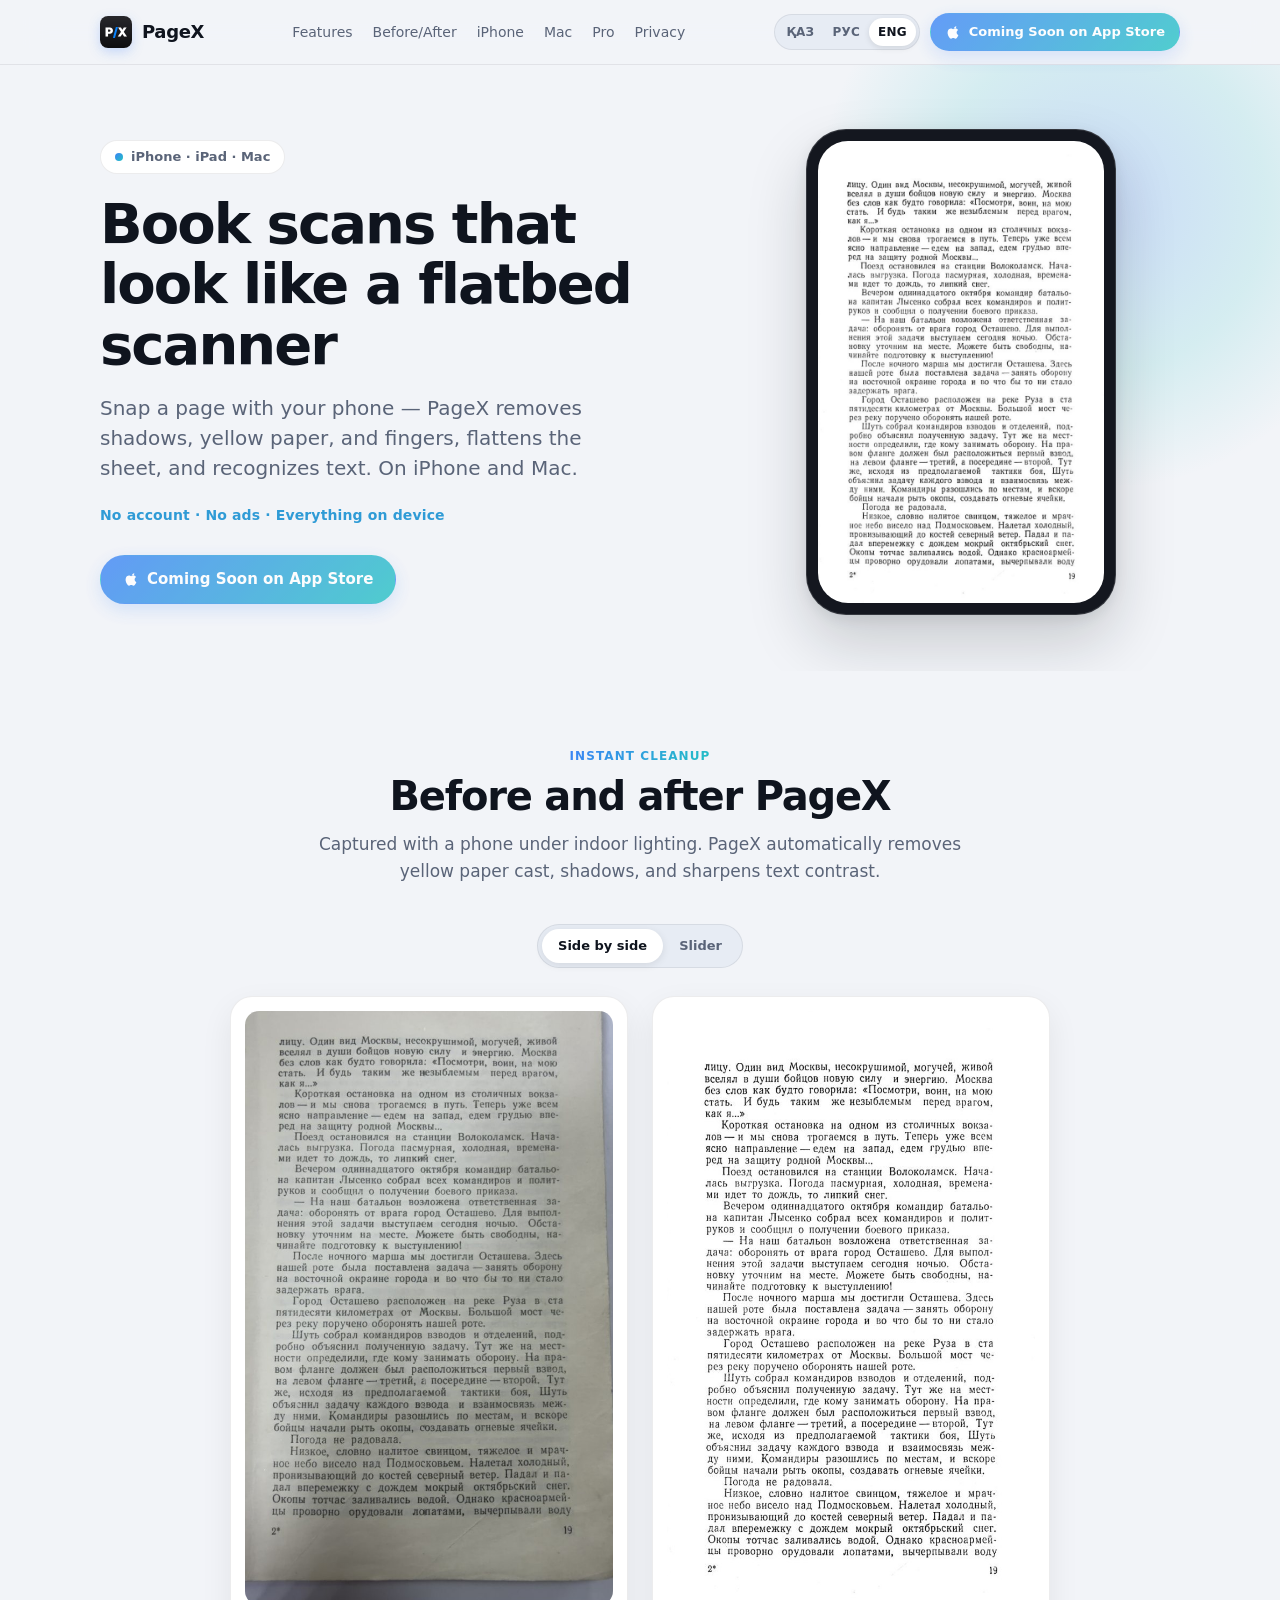
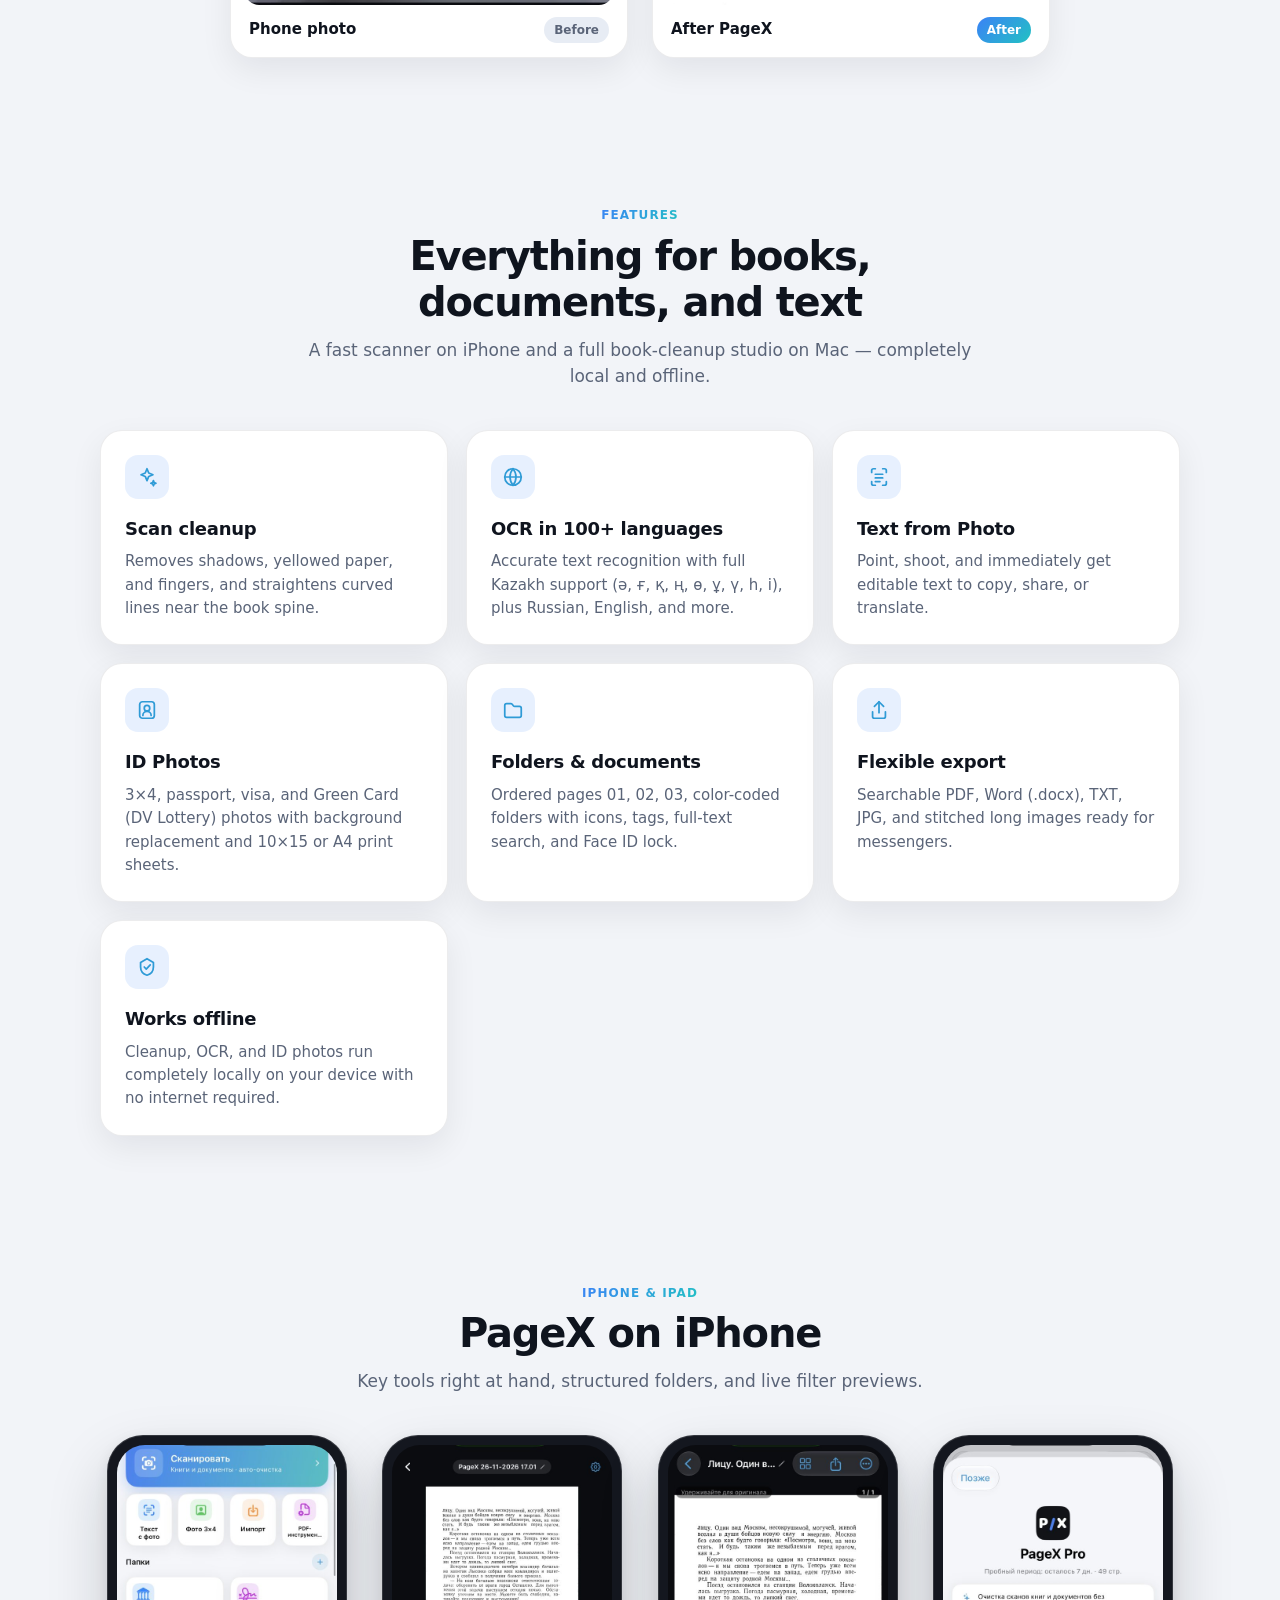
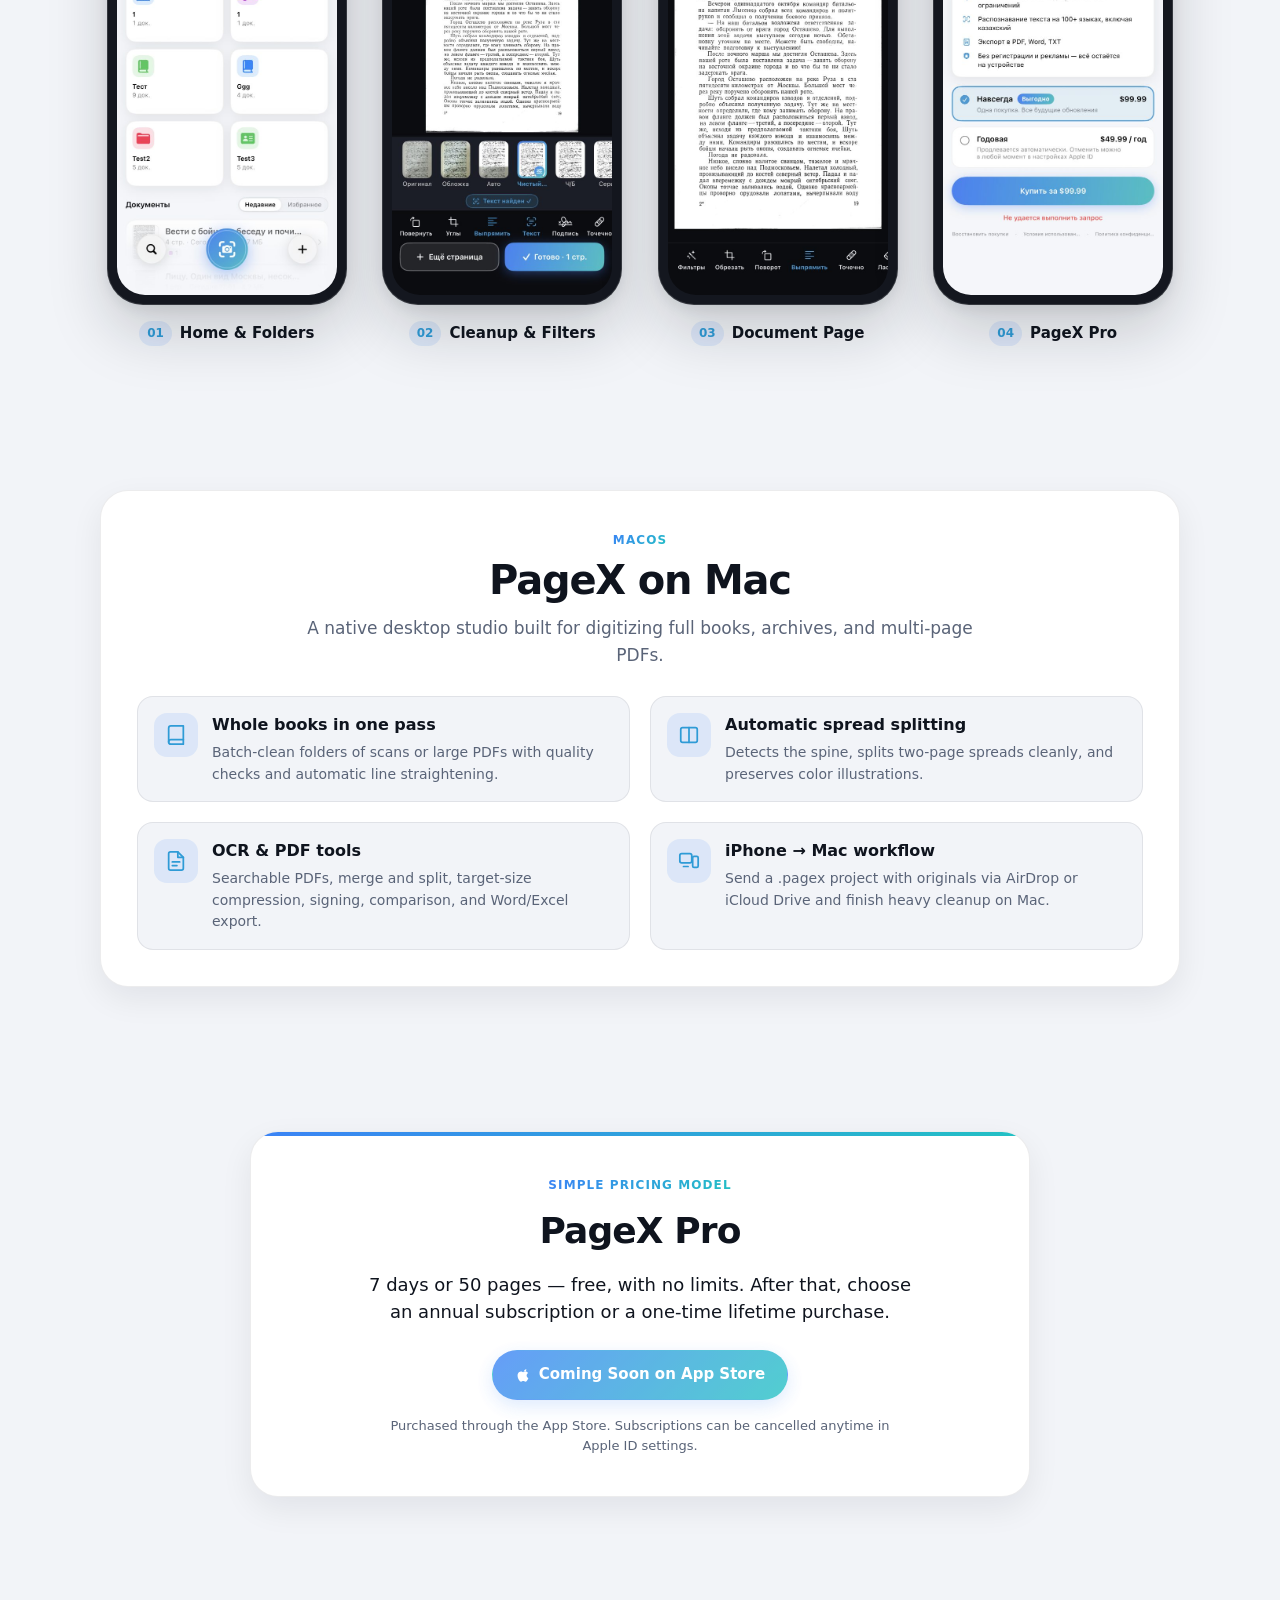
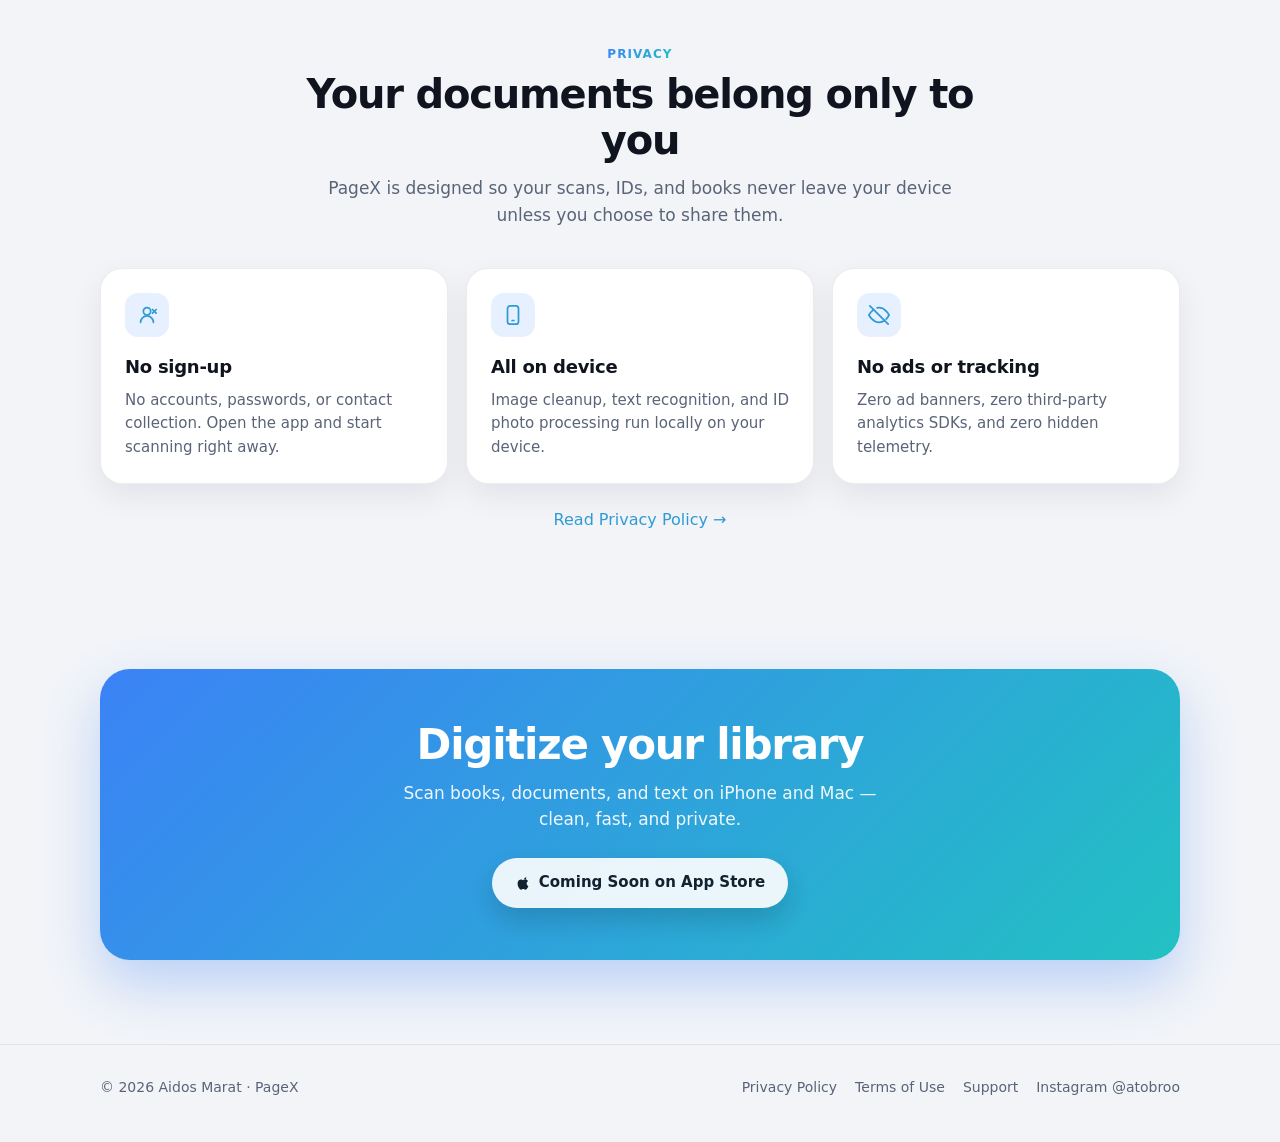
==== index.html @ f211be8a "Add files via upload" ====
<!doctype html>
<html lang="ru" data-active-lang="ru">
<head>
  <meta charset="utf-8">
  <meta name="viewport" content="width=device-width, initial-scale=1">
  <title>PageX — Сканы книг и документов на iPhone и Mac</title>
  <meta name="description" content="Снимите страницу телефоном — PageX уберёт тени, желтизну и пальцы, выпрямит лист и распознает текст на 100+ языках, включая казахский. На iPhone и Mac.">
  <meta property="og:type" content="website">
  <meta property="og:title" content="PageX — Сканы книг как с планшетного сканера">
  <meta property="og:description" content="Снимите страницу телефоном — PageX уберёт тени, желтизну и пальцы, выпрямит лист и распознает текст. На iPhone и Mac.">
  <meta property="og:image" content="img/after.jpg">
  <link rel="icon" type="image/png" href="img/icon-256.png">
  <link rel="apple-touch-icon" href="img/apple-touch-icon.png">
  <link rel="stylesheet" href="styles.css">
  <script defer src="app.js"></script>
</head>
<body data-page="home">
  <header class="site-header">
    <div class="container nav-bar">
      <a class="brand" href="index.html">
        <img class="brand-icon" src="img/icon-256.png" alt="PageX" width="256" height="256" loading="lazy">
        <span>PageX</span>
      </a>

      <nav aria-label="Primary">
        <ul class="nav-links">
          <li><a href="#features" data-i18n="nav_features">Возможности</a></li>
          <li><a href="#before-after" data-i18n="nav_before_after">До/после</a></li>
          <li><a href="#iphone" data-i18n="nav_iphone">iPhone</a></li>
          <li><a href="#mac" data-i18n="nav_mac">Mac</a></li>
          <li><a href="#pro" data-i18n="nav_pro">Pro</a></li>
          <li><a href="#privacy" data-i18n="nav_privacy">Приватность</a></li>
        </ul>
      </nav>

      <div class="nav-actions">
        <div class="lang-switch" role="group" aria-label="Language">
          <button type="button" class="lang-btn" data-lang="kk" aria-pressed="false">ҚАЗ</button>
          <button type="button" class="lang-btn" data-lang="ru" aria-pressed="true">РУС</button>
          <button type="button" class="lang-btn" data-lang="en" aria-pressed="false">ENG</button>
        </div>

        <a class="btn btn--primary btn--sm nav-cta-desktop js-appstore-btn is-disabled" aria-disabled="true">
          <svg class="apple-icon" viewBox="0 0 24 24" aria-hidden="true">
            <path d="M18.71 19.5c-.83 1.24-1.71 2.45-3.05 2.47-1.34.03-1.77-.79-3.29-.79-1.53 0-2 .77-3.27.82-1.31.05-2.3-1.32-3.14-2.53C4.25 17 2.94 12.45 4.7 9.39c.87-1.52 2.43-2.48 4.12-2.51 1.28-.02 2.5.87 3.29.87.78 0 2.26-1.07 3.81-.91.65.03 2.47.26 3.64 1.98-.09.06-2.17 1.28-2.15 3.81.03 3.02 2.65 4.03 2.68 4.04-.03.07-.42 1.44-1.38 2.83M15.97 6.33c.67-.81 1.12-1.94 1-3.08-.96.04-2.13.64-2.82 1.45-.61.71-1.15 1.87-1.01 2.97 1.08.08 2.17-.54 2.83-1.34"/>
          </svg>
          <span class="js-appstore-label" data-i18n="cta_soon">Скоро в App Store</span>
        </a>

        <button type="button" id="menu-toggle" class="menu-toggle" aria-label="Menu" aria-expanded="false" aria-controls="mobile-drawer">
          <svg width="18" height="18" viewBox="0 0 24 24" fill="none" stroke="currentColor" stroke-width="2" stroke-linecap="round" aria-hidden="true">
            <line x1="4" y1="7" x2="20" y2="7"></line>
            <line x1="4" y1="12" x2="20" y2="12"></line>
            <line x1="4" y1="17" x2="20" y2="17"></line>
          </svg>
        </button>
      </div>
    </div>

    <div id="mobile-drawer" class="mobile-drawer">
      <div class="mobile-drawer-links">
        <a href="#features" data-i18n="nav_features">Возможности</a>
        <a href="#before-after" data-i18n="nav_before_after">До/после</a>
        <a href="#iphone" data-i18n="nav_iphone">iPhone</a>
        <a href="#mac" data-i18n="nav_mac">Mac</a>
        <a href="#pro" data-i18n="nav_pro">Pro</a>
        <a href="#privacy" data-i18n="nav_privacy">Приватность</a>
      </div>
      <a class="btn btn--primary btn--sm js-appstore-btn is-disabled" aria-disabled="true">
        <svg class="apple-icon" viewBox="0 0 24 24" aria-hidden="true">
          <path d="M18.71 19.5c-.83 1.24-1.71 2.45-3.05 2.47-1.34.03-1.77-.79-3.29-.79-1.53 0-2 .77-3.27.82-1.31.05-2.3-1.32-3.14-2.53C4.25 17 2.94 12.45 4.7 9.39c.87-1.52 2.43-2.48 4.12-2.51 1.28-.02 2.5.87 3.29.87.78 0 2.26-1.07 3.81-.91.65.03 2.47.26 3.64 1.98-.09.06-2.17 1.28-2.15 3.81.03 3.02 2.65 4.03 2.68 4.04-.03.07-.42 1.44-1.38 2.83M15.97 6.33c.67-.81 1.12-1.94 1-3.08-.96.04-2.13.64-2.82 1.45-.61.71-1.15 1.87-1.01 2.97 1.08.08 2.17-.54 2.83-1.34"/>
        </svg>
        <span class="js-appstore-label" data-i18n="cta_soon">Скоро в App Store</span>
      </a>
    </div>
  </header>

  <main>
    <!-- 1. Hero -->
    <section class="hero">
      <div class="container hero-grid">
        <div class="hero-copy">
          <div class="hero-badge">
            <span class="hero-badge-dot" aria-hidden="true"></span>
            <span data-i18n="hero_badge">iPhone · iPad · Mac</span>
          </div>
          <h1 data-i18n="hero_title">Сканы книг как с планшетного сканера</h1>
          <p class="hero-lead" data-i18n="hero_subtitle">Снимите страницу телефоном — PageX уберёт тени, желтизну и пальцы, выпрямит лист и распознает текст. На iPhone и Mac.</p>
          <p class="hero-pills" data-i18n="hero_pills">Без регистрации · Без рекламы · Всё на устройстве</p>
          <div class="hero-cta-row">
            <a class="btn btn--primary js-appstore-btn is-disabled" aria-disabled="true">
              <svg class="apple-icon" viewBox="0 0 24 24" aria-hidden="true">
                <path d="M18.71 19.5c-.83 1.24-1.71 2.45-3.05 2.47-1.34.03-1.77-.79-3.29-.79-1.53 0-2 .77-3.27.82-1.31.05-2.3-1.32-3.14-2.53C4.25 17 2.94 12.45 4.7 9.39c.87-1.52 2.43-2.48 4.12-2.51 1.28-.02 2.5.87 3.29.87.78 0 2.26-1.07 3.81-.91.65.03 2.47.26 3.64 1.98-.09.06-2.17 1.28-2.15 3.81.03 3.02 2.65 4.03 2.68 4.04-.03.07-.42 1.44-1.38 2.83M15.97 6.33c.67-.81 1.12-1.94 1-3.08-.96.04-2.13.64-2.82 1.45-.61.71-1.15 1.87-1.01 2.97 1.08.08 2.17-.54 2.83-1.34"/>
              </svg>
              <span class="js-appstore-label" data-i18n="cta_soon">Скоро в App Store</span>
            </a>
          </div>
        </div>

        <div class="hero-visual">
          <div class="phone-frame phone-frame--hero">
            <div class="phone-screen">
              <img src="img/after.jpg" alt="Страница книги после очистки в PageX" data-i18n-alt="hero_img_alt" width="688" height="1102" loading="lazy">
            </div>
          </div>
        </div>
      </div>
    </section>

    <!-- 2. Before / After -->
    <section id="before-after" class="section">
      <div class="container">
        <div class="section-header">
          <span class="section-eyebrow" data-i18n="ba_eyebrow">Результат за секунду</span>
          <h2 data-i18n="ba_title">До и после PageX</h2>
          <p data-i18n="ba_desc">Снято обычным телефоном при комнатном свете. PageX автоматически убирает жёлтый фон, тени и выравнивает контраст текста.</p>
        </div>

        <div class="ba-mode-wrap">
          <div class="ba-mode-switch" role="group" aria-label="Comparison view">
            <button type="button" class="ba-mode-btn" data-ba-mode="pair" aria-pressed="true" data-i18n="ba_mode_side">Рядом</button>
            <button type="button" class="ba-mode-btn" data-ba-mode="slider" aria-pressed="false" data-i18n="ba_mode_slider">Ползунок</button>
          </div>
        </div>

        <div id="ba-pair-view" class="ba-pair">
          <figure class="ba-card" style="margin:0;">
            <div class="ba-img-wrap">
              <img src="img/before.jpg" alt="Страница книги, снятая телефоном: жёлтая бумага и тень" data-i18n-alt="ba_before_alt" width="700" height="1102" loading="lazy">
            </div>
            <figcaption class="ba-caption">
              <span data-i18n="ba_before">Снимок телефоном</span>
              <span class="ba-tag" data-i18n="ba_before_tag">До</span>
            </figcaption>
          </figure>

          <figure class="ba-card" style="margin:0;">
            <div class="ba-img-wrap">
              <img src="img/after.jpg" alt="Та же страница после обработки в PageX: чистый белый лист и чёткий текст" data-i18n-alt="ba_after_alt" width="688" height="1102" loading="lazy">
            </div>
            <figcaption class="ba-caption">
              <span data-i18n="ba_after">После PageX</span>
              <span class="ba-tag ba-tag--after" data-i18n="ba_after_tag">После</span>
            </figcaption>
          </figure>
        </div>

        <div id="ba-slider-view" class="ba-slider-box is-hidden">
          <div id="ba-slider-stage" class="ba-slider-stage">
            <img src="img/before.jpg" alt="Страница книги, снятая телефоном: жёлтая бумага и тень" data-i18n-alt="ba_before_alt" width="700" height="1102" loading="lazy">
            <img class="ba-slider-after" src="img/after.jpg" alt="Та же страница после обработки в PageX: чистый белый лист и чёткий текст" data-i18n-alt="ba_after_alt" width="688" height="1102" loading="lazy">
            <div class="ba-slider-divider" aria-hidden="true"></div>
            <div class="ba-slider-handle" aria-hidden="true">
              <svg width="20" height="20" viewBox="0 0 24 24" fill="none" stroke="currentColor" stroke-width="2.2" stroke-linecap="round" stroke-linejoin="round">
                <polyline points="9 18 3 12 9 6"></polyline>
                <polyline points="15 6 21 12 15 18"></polyline>
              </svg>
            </div>
            <span class="ba-slider-label ba-slider-label--before" data-i18n="ba_before">Снимок телефоном</span>
            <span class="ba-slider-label ba-slider-label--after" data-i18n="ba_after">После PageX</span>
            <input id="ba-range" class="ba-range" type="range" min="0" max="100" value="50" aria-label="Before and after comparison">
          </div>
        </div>
      </div>
    </section>

    <!-- 3. Features -->
    <section id="features" class="section">
      <div class="container">
        <div class="section-header">
          <span class="section-eyebrow" data-i18n="feat_eyebrow">Возможности</span>
          <h2 data-i18n="feat_title">Всё для книг, документов и текста</h2>
          <p data-i18n="feat_desc">Быстрый сканер на iPhone и студия глубокой очистки книг на Mac — без облаков и подписок за каждый шаг.</p>
        </div>

        <div class="features-grid">
          <article class="card">
            <div class="feature-icon" aria-hidden="true">
              <svg viewBox="0 0 24 24" fill="none" stroke="currentColor" stroke-width="1.9" stroke-linecap="round" stroke-linejoin="round">
                <path d="M12 3l1.9 4.6L18.5 9.5l-4.6 1.9L12 16l-1.9-4.6L5.5 9.5l4.6-1.9L12 3z"></path>
                <path d="M19 16l.8 2 2 .8-2 .8-.8 2-.8-2-2-.8 2-.8.8-2z"></path>
              </svg>
            </div>
            <h3 data-i18n="f1_title">Очистка сканов</h3>
            <p data-i18n="f1_desc">Убирает тени, жёлтую бумагу, пальцы в кадре и выпрямляет изгиб строк у корешка книги.</p>
          </article>

          <article class="card">
            <div class="feature-icon" aria-hidden="true">
              <svg viewBox="0 0 24 24" fill="none" stroke="currentColor" stroke-width="1.9" stroke-linecap="round" stroke-linejoin="round">
                <circle cx="12" cy="12" r="9"></circle>
                <line x1="3" y1="12" x2="21" y2="12"></line>
                <path d="M12 3a14 14 0 0 1 0 18"></path>
                <path d="M12 3a14 14 0 0 0 0 18"></path>
              </svg>
            </div>
            <h3 data-i18n="f2_title">Распознавание на 100+ языках</h3>
            <p data-i18n="f2_desc">Точный OCR с полноценной поддержкой казахского языка (ә, ғ, қ, ң, ө, ұ, ү, һ, і), русского и английского.</p>
          </article>

          <article class="card">
            <div class="feature-icon" aria-hidden="true">
              <svg viewBox="0 0 24 24" fill="none" stroke="currentColor" stroke-width="1.9" stroke-linecap="round" stroke-linejoin="round">
                <path d="M4 7V5a2 2 0 0 1 2-2h2"></path>
                <path d="M20 7V5a2 2 0 0 0-2-2h-2"></path>
                <path d="M4 17v2a2 2 0 0 0 2 2h2"></path>
                <path d="M20 17v2a2 2 0 0 1-2 2h-2"></path>
                <line x1="8" y1="9" x2="16" y2="9"></line>
                <line x1="8" y1="13" x2="16" y2="13"></line>
                <line x1="8" y1="17" x2="13" y2="17"></line>
              </svg>
            </div>
            <h3 data-i18n="f3_title">«Текст с фото»</h3>
            <p data-i18n="f3_desc">Навёл камеру, снял — и сразу готовый редактируемый текст: скопировать, отправить или перевести.</p>
          </article>

          <article class="card">
            <div class="feature-icon" aria-hidden="true">
              <svg viewBox="0 0 24 24" fill="none" stroke="currentColor" stroke-width="1.9" stroke-linecap="round" stroke-linejoin="round">
                <rect x="4" y="3" width="16" height="18" rx="3"></rect>
                <circle cx="12" cy="10" r="3"></circle>
                <path d="M7.5 18a4.5 4.5 0 0 1 9 0"></path>
              </svg>
            </div>
            <h3 data-i18n="f4_title">Фото на документы</h3>
            <p data-i18n="f4_desc">3×4, паспорт, визы, Green Card (DV Lottery) с заменой фона и листом для печати 10×15 или A4.</p>
          </article>

          <article class="card">
            <div class="feature-icon" aria-hidden="true">
              <svg viewBox="0 0 24 24" fill="none" stroke="currentColor" stroke-width="1.9" stroke-linecap="round" stroke-linejoin="round">
                <path d="M3 7a2 2 0 0 1 2-2h4.6a2 2 0 0 1 1.5.7l1.3 1.6a2 2 0 0 0 1.5.7H19a2 2 0 0 1 2 2v8a2 2 0 0 1-2 2H5a2 2 0 0 1-2-2V7z"></path>
              </svg>
            </div>
            <h3 data-i18n="f5_title">Папки и документы</h3>
            <p data-i18n="f5_desc">Страницы 01, 02, 03 по порядку, цветные папки с иконками, теги, поиск по тексту и защита Face ID.</p>
          </article>

          <article class="card">
            <div class="feature-icon" aria-hidden="true">
              <svg viewBox="0 0 24 24" fill="none" stroke="currentColor" stroke-width="1.9" stroke-linecap="round" stroke-linejoin="round">
                <path d="M12 3v12"></path>
                <polyline points="7 8 12 3 17 8"></polyline>
                <path d="M5 14v5a2 2 0 0 0 2 2h10a2 2 0 0 0 2-2v-5"></path>
              </svg>
            </div>
            <h3 data-i18n="f6_title">Гибкий экспорт</h3>
            <p data-i18n="f6_desc">PDF с текстовым слоем, Word (.docx), TXT, JPG и длинное изображение для удобной отправки в мессенджеры.</p>
          </article>

          <article class="card">
            <div class="feature-icon" aria-hidden="true">
              <svg viewBox="0 0 24 24" fill="none" stroke="currentColor" stroke-width="1.9" stroke-linecap="round" stroke-linejoin="round">
                <path d="M12 3l7 4v5c0 4.5-3 7.8-7 9-4-1.2-7-4.5-7-9V7l7-4z"></path>
                <polyline points="9 12 11.2 14.2 15.5 9.8"></polyline>
              </svg>
            </div>
            <h3 data-i18n="f7_title">Без интернета</h3>
            <p data-i18n="f7_desc">Очистка, распознавание текста и фото на документы работают полностью локально на вашем устройстве.</p>
          </article>
        </div>
      </div>
    </section>

    <!-- 4. PageX on iPhone -->
    <section id="iphone" class="section">
      <div class="container">
        <div class="section-header">
          <span class="section-eyebrow" data-i18n="ios_eyebrow">iPhone и iPad</span>
          <h2 data-i18n="ios_title">PageX на iPhone</h2>
          <p data-i18n="ios_desc">Понятный интерфейс с инструментами на виду, папками и живым просмотром фильтров.</p>
        </div>

        <div class="shots-grid">
          <figure class="shot-item" style="margin:0;">
            <div class="phone-frame">
              <div class="phone-screen">
                <img src="img/shot-home.jpg" alt="Главный экран PageX на iPhone с папками и документами" data-i18n-alt="shot1_alt" width="560" height="1147" loading="lazy">
              </div>
            </div>
            <figcaption class="shot-meta">
              <span class="shot-num">01</span>
              <span class="shot-title" data-i18n="shot1_caption">Главная и папки</span>
            </figcaption>
          </figure>

          <figure class="shot-item" style="margin:0;">
            <div class="phone-frame">
              <div class="phone-screen">
                <img src="img/shot-result.jpg" alt="Экран результата сканирования с фильтрами в PageX" data-i18n-alt="shot2_alt" width="560" height="1147" loading="lazy">
              </div>
            </div>
            <figcaption class="shot-meta">
              <span class="shot-num">02</span>
              <span class="shot-title" data-i18n="shot2_caption">Очистка и фильтры</span>
            </figcaption>
          </figure>

          <figure class="shot-item" style="margin:0;">
            <div class="phone-frame">
              <div class="phone-screen">
                <img src="img/shot-page.jpg" alt="Просмотр страницы документа в PageX" data-i18n-alt="shot3_alt" width="560" height="1147" loading="lazy">
              </div>
            </div>
            <figcaption class="shot-meta">
              <span class="shot-num">03</span>
              <span class="shot-title" data-i18n="shot3_caption">Страница документа</span>
            </figcaption>
          </figure>

          <figure class="shot-item" style="margin:0;">
            <div class="phone-frame">
              <div class="phone-screen">
                <img src="img/shot-pro.jpg" alt="Экран PageX Pro" data-i18n-alt="shot4_alt" width="560" height="1147" loading="lazy">
              </div>
            </div>
            <figcaption class="shot-meta">
              <span class="shot-num">04</span>
              <span class="shot-title" data-i18n="shot4_caption">PageX Pro</span>
            </figcaption>
          </figure>
        </div>
      </div>
    </section>

    <!-- 5. PageX on Mac -->
    <section id="mac" class="section">
      <div class="container">
        <div class="mac-panel">
          <div class="section-header" style="margin-bottom:0;">
            <span class="section-eyebrow" data-i18n="mac_eyebrow">macOS</span>
            <h2 data-i18n="mac_title">PageX на Mac</h2>
            <p data-i18n="mac_desc">Нативное приложение для оцифровки больших книг, архивов и сложных PDF-документов.</p>
          </div>

          <div class="mac-grid">
            <article class="mac-item">
              <div class="feature-icon" aria-hidden="true">
                <svg viewBox="0 0 24 24" fill="none" stroke="currentColor" stroke-width="1.9" stroke-linecap="round" stroke-linejoin="round">
                  <path d="M4 19.5A2.5 2.5 0 0 1 6.5 17H20"></path>
                  <path d="M6.5 2H20v20H6.5A2.5 2.5 0 0 1 4 19.5v-15A2.5 2.5 0 0 1 6.5 2z"></path>
                </svg>
              </div>
              <div>
                <h3 data-i18n="mac1_title">Целые книги за один проход</h3>
                <p data-i18n="mac1_desc">Пакетная очистка папок со сканами и многостраничных PDF, контроль качества и автовыпрямление строк.</p>
              </div>
            </article>

            <article class="mac-item">
              <div class="feature-icon" aria-hidden="true">
                <svg viewBox="0 0 24 24" fill="none" stroke="currentColor" stroke-width="1.9" stroke-linecap="round" stroke-linejoin="round">
                  <rect x="3" y="4" width="18" height="16" rx="2"></rect>
                  <line x1="12" y1="4" x2="12" y2="20"></line>
                </svg>
              </div>
              <div>
                <h3 data-i18n="mac2_title">Разделение разворотов</h3>
                <p data-i18n="mac2_desc">Автоматический поиск линии корешка, разделение разворотов на отдельные страницы и сохранение иллюстраций.</p>
              </div>
            </article>

            <article class="mac-item">
              <div class="feature-icon" aria-hidden="true">
                <svg viewBox="0 0 24 24" fill="none" stroke="currentColor" stroke-width="1.9" stroke-linecap="round" stroke-linejoin="round">
                  <path d="M14 2H6a2 2 0 0 0-2 2v16a2 2 0 0 0 2 2h12a2 2 0 0 0 2-2V8z"></path>
                  <polyline points="14 2 14 8 20 8"></polyline>
                  <line x1="8" y1="13" x2="16" y2="13"></line>
                  <line x1="8" y1="17" x2="13" y2="17"></line>
                </svg>
              </div>
              <div>
                <h3 data-i18n="mac3_title">Распознавание и PDF-инструменты</h3>
                <p data-i18n="mac3_desc">Поиск по тексту, объединение и разделение PDF, сжатие до нужного размера, подпись, сравнение и конвертация.</p>
              </div>
            </article>

            <article class="mac-item">
              <div class="feature-icon" aria-hidden="true">
                <svg viewBox="0 0 24 24" fill="none" stroke="currentColor" stroke-width="1.9" stroke-linecap="round" stroke-linejoin="round">
                  <rect x="2" y="4" width="13" height="10" rx="2"></rect>
                  <line x1="6" y1="18" x2="11" y2="18"></line>
                  <rect x="16" y="7" width="6" height="12" rx="1.5"></rect>
                </svg>
              </div>
              <div>
                <h3 data-i18n="mac4_title">Связка iPhone → Mac</h3>
                <p data-i18n="mac4_desc">Отправляйте проект .pagex с исходниками по AirDrop или через iCloud Drive и продолжайте чистку на большом экране.</p>
              </div>
            </article>
          </div>
        </div>
      </div>
    </section>

    <!-- 6. PageX Pro -->
    <section id="pro" class="section">
      <div class="container">
        <div class="pro-card">
          <span class="section-eyebrow" data-i18n="pro_eyebrow">Прозрачные условия</span>
          <h2 data-i18n="pro_title">PageX Pro</h2>
          <p class="pro-lead" data-i18n="pro_lead">7 дней или 50 страниц — бесплатно, без ограничений. Потом — годовая подписка или покупка навсегда.</p>
          <a class="btn btn--primary js-appstore-btn is-disabled" aria-disabled="true">
            <svg class="apple-icon" viewBox="0 0 24 24" aria-hidden="true">
              <path d="M18.71 19.5c-.83 1.24-1.71 2.45-3.05 2.47-1.34.03-1.77-.79-3.29-.79-1.53 0-2 .77-3.27.82-1.31.05-2.3-1.32-3.14-2.53C4.25 17 2.94 12.45 4.7 9.39c.87-1.52 2.43-2.48 4.12-2.51 1.28-.02 2.5.87 3.29.87.78 0 2.26-1.07 3.81-.91.65.03 2.47.26 3.64 1.98-.09.06-2.17 1.28-2.15 3.81.03 3.02 2.65 4.03 2.68 4.04-.03.07-.42 1.44-1.38 2.83M15.97 6.33c.67-.81 1.12-1.94 1-3.08-.96.04-2.13.64-2.82 1.45-.61.71-1.15 1.87-1.01 2.97 1.08.08 2.17-.54 2.83-1.34"/>
            </svg>
            <span class="js-appstore-label" data-i18n="cta_soon">Скоро в App Store</span>
          </a>
          <p class="pro-note" data-i18n="pro_note">Покупка через App Store. Подписку можно отменить в любой момент в настройках Apple ID.</p>
        </div>
      </div>
    </section>

    <!-- 7. Privacy -->
    <section id="privacy" class="section">
      <div class="container">
        <div class="section-header">
          <span class="section-eyebrow" data-i18n="priv_eyebrow">Приватность</span>
          <h2 data-i18n="priv_title">Ваши документы принадлежат только вам</h2>
          <p data-i18n="priv_desc">PageX создан так, чтобы ваши сканы, паспорта и книги никогда не покидали устройство без вашего решения.</p>
        </div>

        <div class="privacy-grid">
          <article class="card">
            <div class="feature-icon" aria-hidden="true">
              <svg viewBox="0 0 24 24" fill="none" stroke="currentColor" stroke-width="1.9" stroke-linecap="round" stroke-linejoin="round">
                <circle cx="12" cy="8" r="4"></circle>
                <path d="M5 20a7 7 0 0 1 14 0"></path>
                <line x1="18" y1="6" x2="22" y2="10"></line>
                <line x1="22" y1="6" x2="18" y2="10"></line>
              </svg>
            </div>
            <h3 data-i18n="priv1_title">Без регистрации</h3>
            <p data-i18n="priv1_desc">Никаких аккаунтов, паролей и сбора контактов. Открыли приложение — сразу работаете.</p>
          </article>

          <article class="card">
            <div class="feature-icon" aria-hidden="true">
              <svg viewBox="0 0 24 24" fill="none" stroke="currentColor" stroke-width="1.9" stroke-linecap="round" stroke-linejoin="round">
                <rect x="6" y="2" width="12" height="20" rx="3"></rect>
                <line x1="11" y1="18" x2="13" y2="18"></line>
              </svg>
            </div>
            <h3 data-i18n="priv2_title">Всё на устройстве</h3>
            <p data-i18n="priv2_desc">Очистка изображений, OCR и фото на документы выполняются локально процессором вашего устройства.</p>
          </article>

          <article class="card">
            <div class="feature-icon" aria-hidden="true">
              <svg viewBox="0 0 24 24" fill="none" stroke="currentColor" stroke-width="1.9" stroke-linecap="round" stroke-linejoin="round">
                <path d="M17.94 17.94A10.94 10.94 0 0 1 12 20C5 20 1 12 1 12a21.8 21.8 0 0 1 5.06-5.94"></path>
                <path d="M9.9 4.24A10.9 10.9 0 0 1 12 4c7 0 11 8 11 8a21.8 21.8 0 0 1-3.17 4.49"></path>
                <line x1="2" y1="2" x2="22" y2="22"></line>
              </svg>
            </div>
            <h3 data-i18n="priv3_title">Без рекламы и слежки</h3>
            <p data-i18n="priv3_desc">Нет рекламных баннеров, сторонних трекеров и скрытой телеметрии.</p>
          </article>
        </div>

        <div class="privacy-footer-link">
          <a href="privacy.html" data-i18n="priv_link">Читать Политику конфиденциальности →</a>
        </div>
      </div>
    </section>

    <!-- 8. Final CTA -->
    <section class="final-cta">
      <div class="container">
        <div class="cta-box">
          <h2 data-i18n="final_title">Оцифруйте свою библиотеку</h2>
          <p data-i18n="final_desc">Сканируйте книги, документы и текст на iPhone и Mac — чисто, быстро и приватно.</p>
          <a class="btn btn--cta-white js-appstore-btn is-disabled" aria-disabled="true">
            <svg class="apple-icon" viewBox="0 0 24 24" aria-hidden="true">
              <path d="M18.71 19.5c-.83 1.24-1.71 2.45-3.05 2.47-1.34.03-1.77-.79-3.29-.79-1.53 0-2 .77-3.27.82-1.31.05-2.3-1.32-3.14-2.53C4.25 17 2.94 12.45 4.7 9.39c.87-1.52 2.43-2.48 4.12-2.51 1.28-.02 2.5.87 3.29.87.78 0 2.26-1.07 3.81-.91.65.03 2.47.26 3.64 1.98-.09.06-2.17 1.28-2.15 3.81.03 3.02 2.65 4.03 2.68 4.04-.03.07-.42 1.44-1.38 2.83M15.97 6.33c.67-.81 1.12-1.94 1-3.08-.96.04-2.13.64-2.82 1.45-.61.71-1.15 1.87-1.01 2.97 1.08.08 2.17-.54 2.83-1.34"/>
            </svg>
            <span class="js-appstore-label" data-i18n="cta_soon">Скоро в App Store</span>
          </a>
        </div>
      </div>
    </section>
  </main>

  <!-- 9. Footer -->
  <footer class="site-footer">
    <div class="container footer-inner">
      <div>© 2026 Aidos Marat · PageX</div>
      <div class="footer-links">
        <a href="privacy.html" data-i18n="footer_privacy">Политика конфиденциальности</a>
        <a href="terms.html" data-i18n="footer_terms">Условия использования</a>
        <a href="support.html" data-i18n="footer_support">Поддержка</a>
        <a href="https://instagram.com/atobroo" target="_blank" rel="noopener">Instagram @atobroo</a>
      </div>
    </div>
  </footer>
</body>
</html>
---- styles.css ----
/* PageX Website — Apple-style light & dark theme, zero external dependencies */

:root {
  --bg: #F2F4F8;
  --card: #FFFFFF;
  --card-subtle: #E7ECF4;
  --text: #0F141E;
  --muted: #5A6478;
  --hairline: rgba(15, 20, 30, 0.08);
  --nav-bg: rgba(242, 244, 248, 0.78);
  --shadow: 0 12px 32px rgba(15, 20, 30, 0.07);
  --shadow-phone: 0 28px 60px rgba(15, 20, 30, 0.18), 0 4px 14px rgba(15, 20, 30, 0.08);
  --grad-start: #3B82F6;
  --grad-end: #22C1C3;
  --grad: linear-gradient(135deg, #3B82F6 0%, #22C1C3 100%);
  --accent: #2F9BD6;
  --accent-soft: rgba(59, 130, 246, 0.12);
  --radius-card: 22px;
  --radius-sm: 14px;
  --max-w: 1120px;
}

@media (prefers-color-scheme: dark) {
  :root {
    --bg: #0B0D12;
    --card: #151821;
    --card-subtle: #1D2230;
    --text: #F4F7FB;
    --muted: #98A3B8;
    --hairline: rgba(255, 255, 255, 0.09);
    --nav-bg: rgba(11, 13, 18, 0.78);
    --shadow: 0 12px 32px rgba(0, 0, 0, 0.35);
    --shadow-phone: 0 28px 64px rgba(0, 0, 0, 0.65), 0 0 0 1px rgba(255, 255, 255, 0.08);
    --accent-soft: rgba(59, 130, 246, 0.18);
  }
}

*,
*::before,
*::after {
  box-sizing: border-box;
}

html {
  scroll-behavior: smooth;
  -webkit-text-size-adjust: 100%;
}

body {
  margin: 0;
  background: var(--bg);
  color: var(--text);
  font-family: -apple-system, BlinkMacSystemFont, "SF Pro Display", "SF Pro Text", system-ui, sans-serif;
  font-size: 16px;
  line-height: 1.55;
  -webkit-font-smoothing: antialiased;
  overflow-x: hidden;
}

img {
  display: block;
  max-width: 100%;
  height: auto;
}

a {
  color: var(--accent);
  text-decoration: none;
}

a:hover {
  text-decoration: underline;
}

/* Language visibility */
html[data-active-lang="ru"] [data-lang-section]:not([data-lang-section="ru"]),
html[data-active-lang="kk"] [data-lang-section]:not([data-lang-section="kk"]),
html[data-active-lang="en"] [data-lang-section]:not([data-lang-section="en"]) {
  display: none;
}

/* Container */
.container {
  width: 100%;
  max-width: var(--max-w);
  margin: 0 auto;
  padding: 0 20px;
}

.container--narrow {
  max-width: 800px;
}

/* Glass Navigation */
.site-header {
  position: sticky;
  top: 0;
  z-index: 100;
  background: var(--nav-bg);
  backdrop-filter: saturate(180%) blur(20px);
  -webkit-backdrop-filter: saturate(180%) blur(20px);
  border-bottom: 1px solid var(--hairline);
}

.nav-bar {
  display: flex;
  align-items: center;
  justify-content: space-between;
  gap: 14px;
  min-height: 64px;
}

.brand {
  display: inline-flex;
  align-items: center;
  gap: 10px;
  color: var(--text);
  font-weight: 700;
  font-size: 18px;
  letter-spacing: -0.02em;
  flex-shrink: 0;
}

.brand:hover {
  text-decoration: none;
}

.brand-icon {
  width: 32px;
  height: 32px;
  border-radius: 8px;
  box-shadow: 0 4px 12px rgba(59, 130, 246, 0.25);
}

.nav-links {
  display: flex;
  align-items: center;
  gap: 20px;
  list-style: none;
  margin: 0;
  padding: 0;
}

.nav-links a {
  color: var(--muted);
  font-size: 14px;
  font-weight: 500;
  transition: color 0.18s ease;
  white-space: nowrap;
}

.nav-links a:hover {
  color: var(--text);
  text-decoration: none;
}

.nav-actions {
  display: flex;
  align-items: center;
  gap: 10px;
  flex-shrink: 0;
}

/* Language Switcher */
.lang-switch {
  display: inline-flex;
  align-items: center;
  padding: 3px;
  border-radius: 999px;
  background: var(--card-subtle);
  border: 1px solid var(--hairline);
}

.lang-btn {
  appearance: none;
  border: 0;
  background: transparent;
  color: var(--muted);
  font: inherit;
  font-size: 12px;
  font-weight: 600;
  letter-spacing: 0.02em;
  padding: 5px 9px;
  border-radius: 999px;
  cursor: pointer;
  transition: background 0.18s ease, color 0.18s ease;
}

.lang-btn:hover {
  color: var(--text);
}

.lang-btn[aria-pressed="true"] {
  background: var(--card);
  color: var(--text);
  box-shadow: 0 2px 6px rgba(0, 0, 0, 0.1);
}

/* Buttons */
.btn {
  display: inline-flex;
  align-items: center;
  justify-content: center;
  gap: 8px;
  font: inherit;
  font-weight: 600;
  font-size: 15px;
  padding: 12px 22px;
  border-radius: 999px;
  border: 1px solid transparent;
  cursor: pointer;
  transition: transform 0.16s ease, box-shadow 0.2s ease, opacity 0.2s ease;
  text-decoration: none;
  white-space: nowrap;
}

.btn:hover {
  text-decoration: none;
}

.btn--primary {
  background: var(--grad);
  color: #FFFFFF;
  box-shadow: 0 10px 26px rgba(59, 130, 246, 0.34);
}

.btn--primary:hover:not(.is-disabled) {
  transform: translateY(-1px);
  box-shadow: 0 14px 32px rgba(59, 130, 246, 0.44);
}

.btn--sm {
  font-size: 13px;
  padding: 8px 14px;
}

.btn--secondary {
  background: var(--card);
  color: var(--text);
  border-color: var(--hairline);
}

.btn--secondary:hover {
  background: var(--card-subtle);
}

.btn.is-disabled {
  opacity: 0.78;
  cursor: default;
  box-shadow: 0 6px 18px rgba(59, 130, 246, 0.22);
}

.apple-icon {
  width: 16px;
  height: 16px;
  fill: currentColor;
  flex-shrink: 0;
}

/* Mobile Menu Button */
.menu-toggle {
  display: none;
  appearance: none;
  border: 1px solid var(--hairline);
  background: var(--card);
  color: var(--text);
  width: 38px;
  height: 38px;
  border-radius: 50%;
  align-items: center;
  justify-content: center;
  cursor: pointer;
}

.mobile-drawer {
  display: none;
  padding: 12px 20px 18px;
  border-top: 1px solid var(--hairline);
  background: var(--nav-bg);
}

.mobile-drawer.is-open {
  display: block;
}

.mobile-drawer-links {
  display: flex;
  flex-wrap: wrap;
  gap: 8px;
  margin-bottom: 12px;
}

.mobile-drawer-links a {
  display: inline-block;
  padding: 7px 12px;
  border-radius: 999px;
  background: var(--card);
  border: 1px solid var(--hairline);
  color: var(--text);
  font-size: 14px;
  font-weight: 500;
}

/* Hero Section */
.hero {
  position: relative;
  padding: 64px 0 56px;
  overflow: hidden;
}

.hero::before {
  content: "";
  position: absolute;
  top: -140px;
  right: -100px;
  width: 560px;
  height: 560px;
  background: radial-gradient(circle, rgba(59, 130, 246, 0.22) 0%, rgba(34, 193, 195, 0.14) 42%, transparent 72%);
  pointer-events: none;
  z-index: 0;
}

.hero-grid {
  position: relative;
  z-index: 1;
  display: grid;
  grid-template-columns: minmax(0, 1.15fr) minmax(0, 0.85fr);
  align-items: center;
  gap: 48px;
}

.hero-badge {
  display: inline-flex;
  align-items: center;
  gap: 8px;
  padding: 6px 14px;
  border-radius: 999px;
  background: var(--card);
  border: 1px solid var(--hairline);
  font-size: 13px;
  font-weight: 600;
  color: var(--muted);
  margin-bottom: 20px;
}

.hero-badge-dot {
  width: 8px;
  height: 8px;
  border-radius: 50%;
  background: var(--grad);
}

.hero h1 {
  margin: 0 0 18px;
  font-size: clamp(34px, 5vw, 56px);
  line-height: 1.08;
  letter-spacing: -0.035em;
  font-weight: 800;
}

.hero-lead {
  margin: 0 0 22px;
  font-size: clamp(17px, 2vw, 20px);
  line-height: 1.5;
  color: var(--muted);
  max-width: 540px;
}

.hero-pills {
  margin: 0 0 28px;
  font-size: 14px;
  font-weight: 600;
  color: var(--accent);
  letter-spacing: 0.01em;
}

.hero-cta-row {
  display: flex;
  flex-wrap: wrap;
  align-items: center;
  gap: 12px;
}

.hero-visual {
  display: flex;
  justify-content: center;
}

/* Realistic Phone Frame */
.phone-frame {
  position: relative;
  width: 100%;
  max-width: 300px;
  padding: 11px;
  border-radius: 40px;
  background: #14171F;
  box-shadow: var(--shadow-phone);
  border: 1px solid rgba(255, 255, 255, 0.14);
}

.phone-screen {
  border-radius: 30px;
  overflow: hidden;
  background: #0B0D12;
}

.phone-screen img {
  width: 100%;
  height: auto;
  display: block;
}

.phone-frame--hero {
  max-width: 310px;
}

.phone-frame--hero .phone-screen img {
  aspect-ratio: 700 / 1130;
  object-fit: cover;
}

/* Sections */
.section {
  padding: 72px 0;
}

.section-header {
  max-width: 680px;
  margin: 0 auto 40px;
  text-align: center;
}

.section-eyebrow {
  display: inline-block;
  font-size: 12px;
  font-weight: 700;
  letter-spacing: 0.09em;
  text-transform: uppercase;
  background: var(--grad);
  -webkit-background-clip: text;
  background-clip: text;
  color: transparent;
  margin-bottom: 8px;
}

.section-header h2 {
  margin: 0 0 12px;
  font-size: clamp(28px, 3.6vw, 40px);
  line-height: 1.15;
  letter-spacing: -0.03em;
  font-weight: 800;
}

.section-header p {
  margin: 0;
  font-size: 17px;
  color: var(--muted);
}

/* Before / After Section */
.ba-mode-switch {
  display: inline-flex;
  padding: 4px;
  border-radius: 999px;
  background: var(--card-subtle);
  border: 1px solid var(--hairline);
  margin: 0 auto 28px;
}

.ba-mode-wrap {
  display: flex;
  justify-content: center;
}

.ba-mode-btn {
  appearance: none;
  border: 0;
  background: transparent;
  color: var(--muted);
  font: inherit;
  font-size: 13px;
  font-weight: 600;
  padding: 7px 16px;
  border-radius: 999px;
  cursor: pointer;
  transition: background 0.18s ease, color 0.18s ease;
}

.ba-mode-btn[aria-pressed="true"] {
  background: var(--card);
  color: var(--text);
  box-shadow: 0 2px 8px rgba(0, 0, 0, 0.09);
}

.ba-pair {
  display: grid;
  grid-template-columns: repeat(2, minmax(0, 1fr));
  gap: 24px;
  max-width: 820px;
  margin: 0 auto;
}

.ba-card {
  background: var(--card);
  border: 1px solid var(--hairline);
  border-radius: var(--radius-card);
  padding: 14px;
  box-shadow: var(--shadow);
}

.ba-img-wrap {
  position: relative;
  border-radius: 14px;
  overflow: hidden;
  aspect-ratio: 0.62;
  background: var(--card-subtle);
}

.ba-img-wrap img {
  width: 100%;
  height: 100%;
  object-fit: cover;
}

.ba-caption {
  display: flex;
  align-items: center;
  justify-content: space-between;
  margin-top: 12px;
  padding: 0 4px;
  font-size: 15px;
  font-weight: 600;
}

.ba-tag {
  font-size: 12px;
  font-weight: 700;
  padding: 4px 10px;
  border-radius: 999px;
  background: var(--card-subtle);
  color: var(--muted);
}

.ba-tag--after {
  background: var(--grad);
  color: #FFFFFF;
}

/* Interactive Comparison Slider */
.ba-slider-box {
  max-width: 480px;
  margin: 0 auto;
  background: var(--card);
  border: 1px solid var(--hairline);
  border-radius: var(--radius-card);
  padding: 14px;
  box-shadow: var(--shadow);
}

.ba-slider-stage {
  position: relative;
  aspect-ratio: 0.62;
  border-radius: 14px;
  overflow: hidden;
  user-select: none;
  touch-action: pan-y;
  --pos: 50%;
}

.ba-slider-stage img {
  position: absolute;
  inset: 0;
  width: 100%;
  height: 100%;
  object-fit: cover;
  pointer-events: none;
}

.ba-slider-after {
  clip-path: inset(0 0 0 var(--pos));
}

.ba-slider-divider {
  position: absolute;
  top: 0;
  bottom: 0;
  left: var(--pos);
  width: 2px;
  background: #FFFFFF;
  box-shadow: 0 0 12px rgba(0, 0, 0, 0.45);
  transform: translateX(-1px);
  pointer-events: none;
}

.ba-slider-handle {
  position: absolute;
  top: 50%;
  left: var(--pos);
  transform: translate(-50%, -50%);
  width: 44px;
  height: 44px;
  border-radius: 50%;
  background: var(--grad);
  color: #FFFFFF;
  display: flex;
  align-items: center;
  justify-content: center;
  box-shadow: 0 6px 20px rgba(0, 0, 0, 0.35);
  border: 2px solid #FFFFFF;
  pointer-events: none;
}

.ba-slider-label {
  position: absolute;
  top: 12px;
  padding: 5px 11px;
  border-radius: 999px;
  font-size: 12px;
  font-weight: 700;
  color: #FFFFFF;
  background: rgba(11, 13, 18, 0.68);
  backdrop-filter: blur(8px);
  pointer-events: none;
}

.ba-slider-label--before {
  left: 12px;
}

.ba-slider-label--after {
  right: 12px;
  background: linear-gradient(135deg, rgba(59, 130, 246, 0.9), rgba(34, 193, 195, 0.9));
}

.ba-range {
  position: absolute;
  inset: 0;
  width: 100%;
  height: 100%;
  margin: 0;
  opacity: 0;
  cursor: ew-resize;
}

.is-hidden {
  display: none !important;
}

/* Feature Cards Grid */
.features-grid {
  display: grid;
  grid-template-columns: repeat(3, minmax(0, 1fr));
  gap: 18px;
}

.card {
  background: var(--card);
  border: 1px solid var(--hairline);
  border-radius: var(--radius-card);
  padding: 24px;
  box-shadow: var(--shadow);
}

.feature-icon {
  width: 44px;
  height: 44px;
  border-radius: 13px;
  background: var(--accent-soft);
  color: var(--accent);
  display: inline-flex;
  align-items: center;
  justify-content: center;
  margin-bottom: 16px;
}

.feature-icon svg {
  width: 22px;
  height: 22px;
}

.card h3 {
  margin: 0 0 8px;
  font-size: 18px;
  font-weight: 700;
  letter-spacing: -0.015em;
}

.card p {
  margin: 0;
  font-size: 15px;
  color: var(--muted);
}

/* iPhone Screenshots Gallery */
.shots-grid {
  display: grid;
  grid-template-columns: repeat(4, minmax(0, 1fr));
  gap: 22px;
}

.shot-item {
  display: flex;
  flex-direction: column;
  align-items: center;
  text-align: center;
}

.shot-item .phone-frame {
  max-width: 240px;
  border-radius: 36px;
  padding: 9px;
}

.shot-item .phone-screen {
  border-radius: 28px;
}

.shot-meta {
  margin-top: 16px;
  display: flex;
  align-items: center;
  gap: 8px;
}

.shot-num {
  font-size: 12px;
  font-weight: 800;
  font-variant-numeric: tabular-nums;
  padding: 3px 8px;
  border-radius: 999px;
  background: var(--accent-soft);
  color: var(--accent);
}

.shot-title {
  font-size: 15px;
  font-weight: 600;
  color: var(--text);
}

/* Mac Section */
.mac-panel {
  background: var(--card);
  border: 1px solid var(--hairline);
  border-radius: 28px;
  padding: 36px;
  box-shadow: var(--shadow);
}

.mac-grid {
  display: grid;
  grid-template-columns: repeat(2, minmax(0, 1fr));
  gap: 20px;
  margin-top: 28px;
}

.mac-item {
  display: flex;
  align-items: flex-start;
  gap: 14px;
  padding: 16px;
  border-radius: 16px;
  background: var(--bg);
  border: 1px solid var(--hairline);
}

.mac-item .feature-icon {
  margin-bottom: 0;
  flex-shrink: 0;
}

.mac-item h3 {
  margin: 0 0 4px;
  font-size: 16px;
  font-weight: 700;
}

.mac-item p {
  margin: 0;
  font-size: 14px;
  color: var(--muted);
}

/* Pro Section */
.pro-card {
  position: relative;
  max-width: 780px;
  margin: 0 auto;
  padding: 40px 32px;
  border-radius: 28px;
  background: var(--card);
  border: 1px solid var(--hairline);
  box-shadow: var(--shadow);
  text-align: center;
  overflow: hidden;
}

.pro-card::before {
  content: "";
  position: absolute;
  top: 0;
  left: 0;
  right: 0;
  height: 4px;
  background: var(--grad);
}

.pro-card h2 {
  margin: 0 0 12px;
  font-size: clamp(26px, 3.5vw, 36px);
  letter-spacing: -0.025em;
}

.pro-lead {
  margin: 0 auto 24px;
  max-width: 560px;
  font-size: 18px;
  color: var(--text);
}

.pro-note {
  margin: 16px auto 0;
  max-width: 520px;
  font-size: 13px;
  color: var(--muted);
}

/* Privacy Grid */
.privacy-grid {
  display: grid;
  grid-template-columns: repeat(3, minmax(0, 1fr));
  gap: 18px;
}

.privacy-footer-link {
  text-align: center;
  margin-top: 24px;
}

/* Final CTA */
.final-cta {
  padding: 64px 0 84px;
}

.cta-box {
  border-radius: 30px;
  padding: 52px 28px;
  background: var(--grad);
  color: #FFFFFF;
  text-align: center;
  box-shadow: 0 24px 54px rgba(59, 130, 246, 0.30);
}

.cta-box h2 {
  margin: 0 0 12px;
  font-size: clamp(28px, 4vw, 42px);
  letter-spacing: -0.03em;
  line-height: 1.12;
}

.cta-box p {
  margin: 0 auto 26px;
  max-width: 500px;
  font-size: 17px;
  color: rgba(255, 255, 255, 0.92);
}

.cta-box .btn--cta-white {
  background: #FFFFFF;
  color: #0F141E;
  box-shadow: 0 12px 28px rgba(0, 0, 0, 0.18);
}

.cta-box .btn--cta-white.is-disabled {
  opacity: 0.9;
}

/* Footer */
.site-footer {
  border-top: 1px solid var(--hairline);
  padding: 32px 0 44px;
  font-size: 14px;
  color: var(--muted);
}

.footer-inner {
  display: flex;
  flex-wrap: wrap;
  align-items: center;
  justify-content: space-between;
  gap: 16px;
}

.footer-links {
  display: flex;
  flex-wrap: wrap;
  align-items: center;
  gap: 18px;
}

.footer-links a {
  color: var(--muted);
  font-weight: 500;
}

.footer-links a:hover {
  color: var(--text);
}

/* Legal & Support Pages */
.doc-page {
  padding: 48px 0 80px;
}

.doc-card {
  background: var(--card);
  border: 1px solid var(--hairline);
  border-radius: 26px;
  padding: 36px;
  box-shadow: var(--shadow);
}

.doc-back {
  display: inline-flex;
  align-items: center;
  gap: 6px;
  font-size: 14px;
  font-weight: 600;
  color: var(--accent);
  margin-bottom: 18px;
}

.doc-card h1 {
  margin: 0 0 8px;
  font-size: clamp(28px, 4vw, 38px);
  line-height: 1.15;
  letter-spacing: -0.03em;
}

.doc-date {
  margin: 0 0 28px;
  font-size: 14px;
  color: var(--muted);
}

.doc-section {
  margin-top: 26px;
  padding-top: 22px;
  border-top: 1px solid var(--hairline);
}

.doc-section:first-of-type {
  margin-top: 0;
  padding-top: 0;
  border-top: 0;
}

.doc-section h2 {
  margin: 0 0 10px;
  font-size: 19px;
  font-weight: 700;
  letter-spacing: -0.015em;
}

.doc-section p {
  margin: 0 0 10px;
  color: var(--text);
}

.doc-section ul {
  margin: 8px 0 12px;
  padding-left: 20px;
}

.doc-section li {
  margin-bottom: 8px;
}

/* Support FAQ Accordion */
.support-hero {
  display: flex;
  flex-wrap: wrap;
  align-items: center;
  justify-content: space-between;
  gap: 20px;
  padding: 24px;
  border-radius: 20px;
  background: var(--bg);
  border: 1px solid var(--hairline);
  margin-bottom: 30px;
}

.support-hero h2 {
  margin: 0 0 6px;
  font-size: 20px;
}

.support-hero p {
  margin: 0;
  font-size: 14px;
  color: var(--muted);
  max-width: 480px;
}

.faq-list {
  display: flex;
  flex-direction: column;
  gap: 10px;
}

.faq-item {
  border: 1px solid var(--hairline);
  border-radius: 16px;
  background: var(--bg);
  overflow: hidden;
}

.faq-item summary {
  list-style: none;
  cursor: pointer;
  padding: 16px 18px;
  font-weight: 600;
  font-size: 16px;
  display: flex;
  align-items: center;
  justify-content: space-between;
  gap: 12px;
}

.faq-item summary::-webkit-details-marker {
  display: none;
}

.faq-item summary::after {
  content: "+";
  font-size: 20px;
  font-weight: 500;
  color: var(--accent);
  line-height: 1;
  transition: transform 0.2s ease;
  flex-shrink: 0;
}

.faq-item[open] summary::after {
  content: "−";
}

.faq-answer {
  padding: 0 18px 16px;
  color: var(--muted);
  font-size: 15px;
}

.faq-answer p {
  margin: 0;
}

.support-legal-row {
  display: flex;
  flex-wrap: wrap;
  gap: 12px;
  margin-top: 28px;
  padding-top: 22px;
  border-top: 1px solid var(--hairline);
}

/* Responsive Breakpoints */
@media (max-width: 1020px) {
  .nav-links {
    display: none;
  }

  .menu-toggle {
    display: inline-flex;
  }

  .shots-grid {
    grid-template-columns: repeat(2, minmax(0, 1fr));
  }

  .features-grid {
    grid-template-columns: repeat(2, minmax(0, 1fr));
  }
}

@media (max-width: 820px) {
  .hero {
    padding: 40px 0 40px;
  }

  .hero-grid {
    grid-template-columns: 1fr;
    gap: 36px;
    text-align: center;
  }

  .hero-lead {
    margin-left: auto;
    margin-right: auto;
  }

  .hero-cta-row {
    justify-content: center;
  }

  .privacy-grid,
  .mac-grid {
    grid-template-columns: 1fr;
  }

  .mac-panel,
  .doc-card {
    padding: 24px 20px;
  }
}

@media (max-width: 640px) {
  .section {
    padding: 52px 0;
  }

  .nav-cta-desktop {
    display: none;
  }

  .ba-pair {
    grid-template-columns: 1fr;
    max-width: 420px;
  }

  .features-grid {
    grid-template-columns: 1fr;
  }

  .shots-grid {
    grid-template-columns: repeat(2, minmax(0, 1fr));
    gap: 14px;
  }

  .shot-item .phone-frame {
    border-radius: 26px;
    padding: 6px;
  }

  .shot-item .phone-screen {
    border-radius: 20px;
  }

  .shot-title {
    font-size: 13.5px;
  }

  .pro-card {
    padding: 30px 20px;
  }

  .cta-box {
    padding: 38px 20px;
  }
}
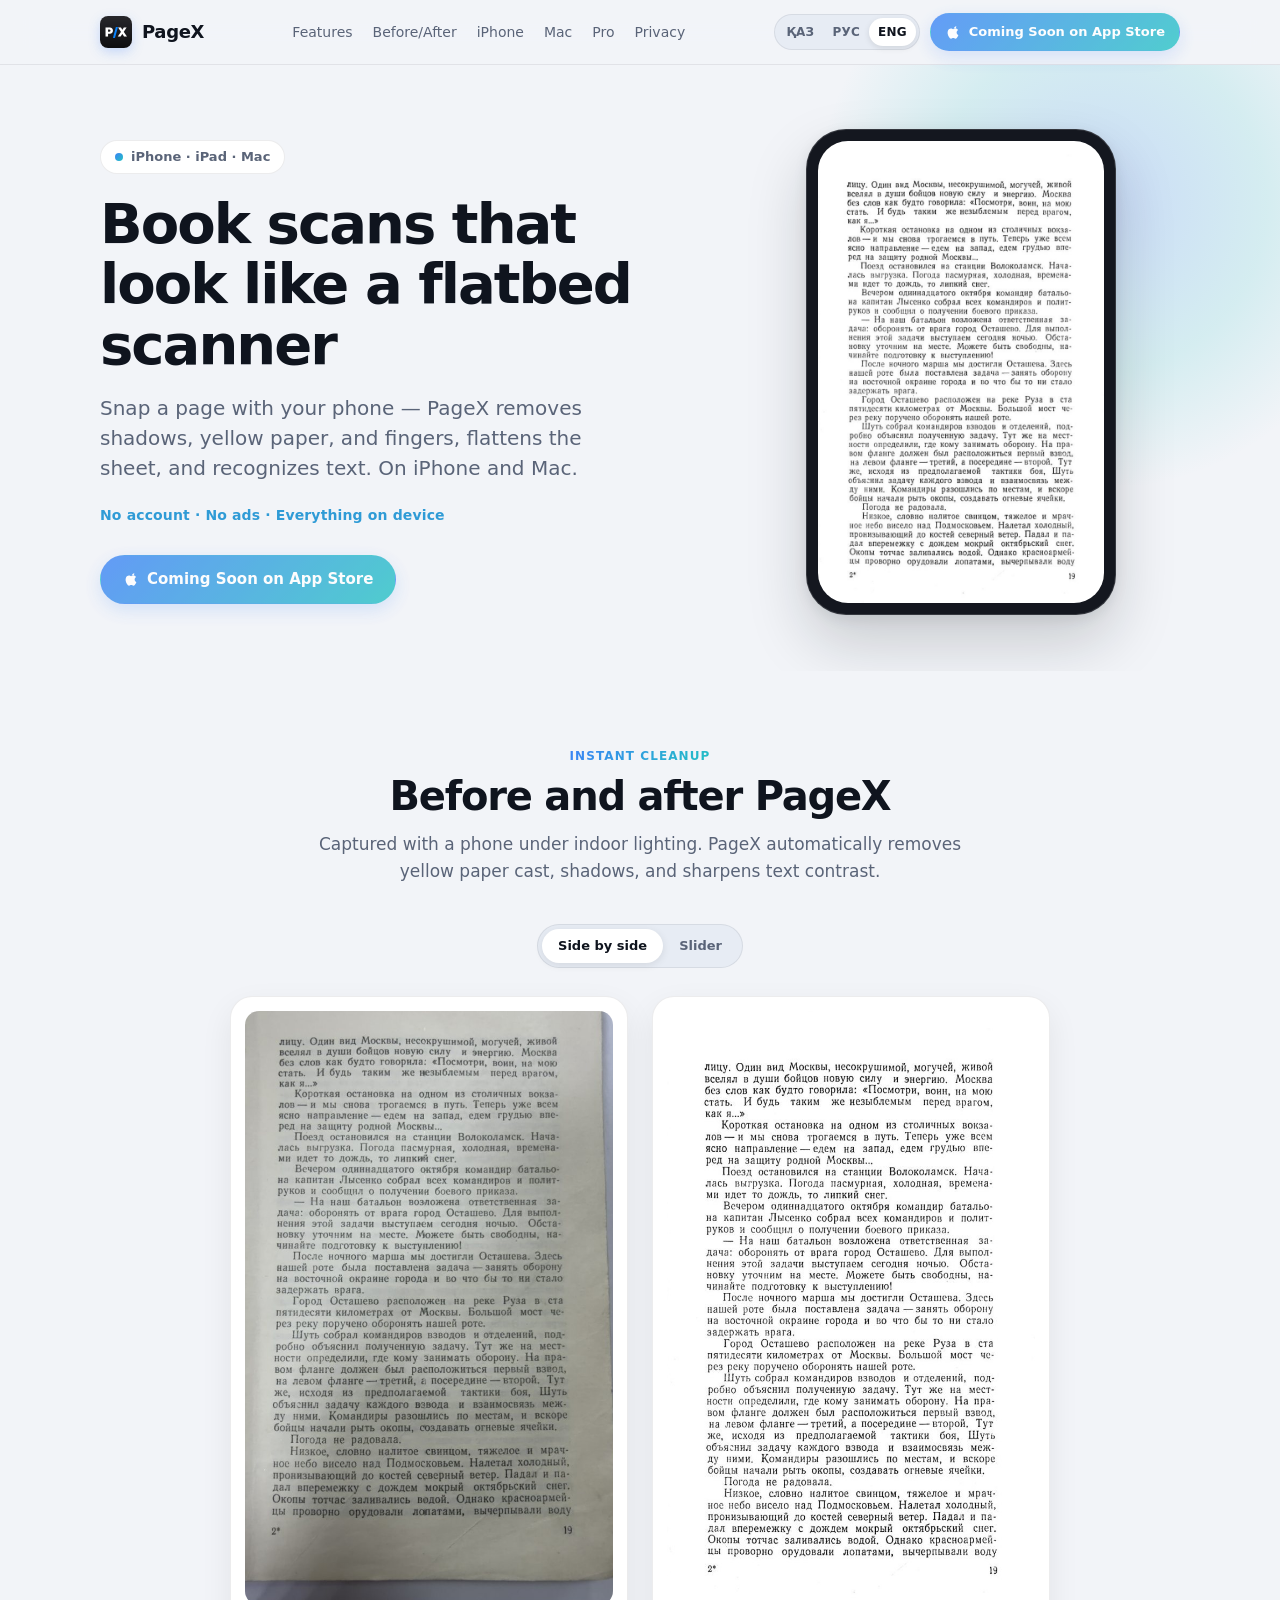
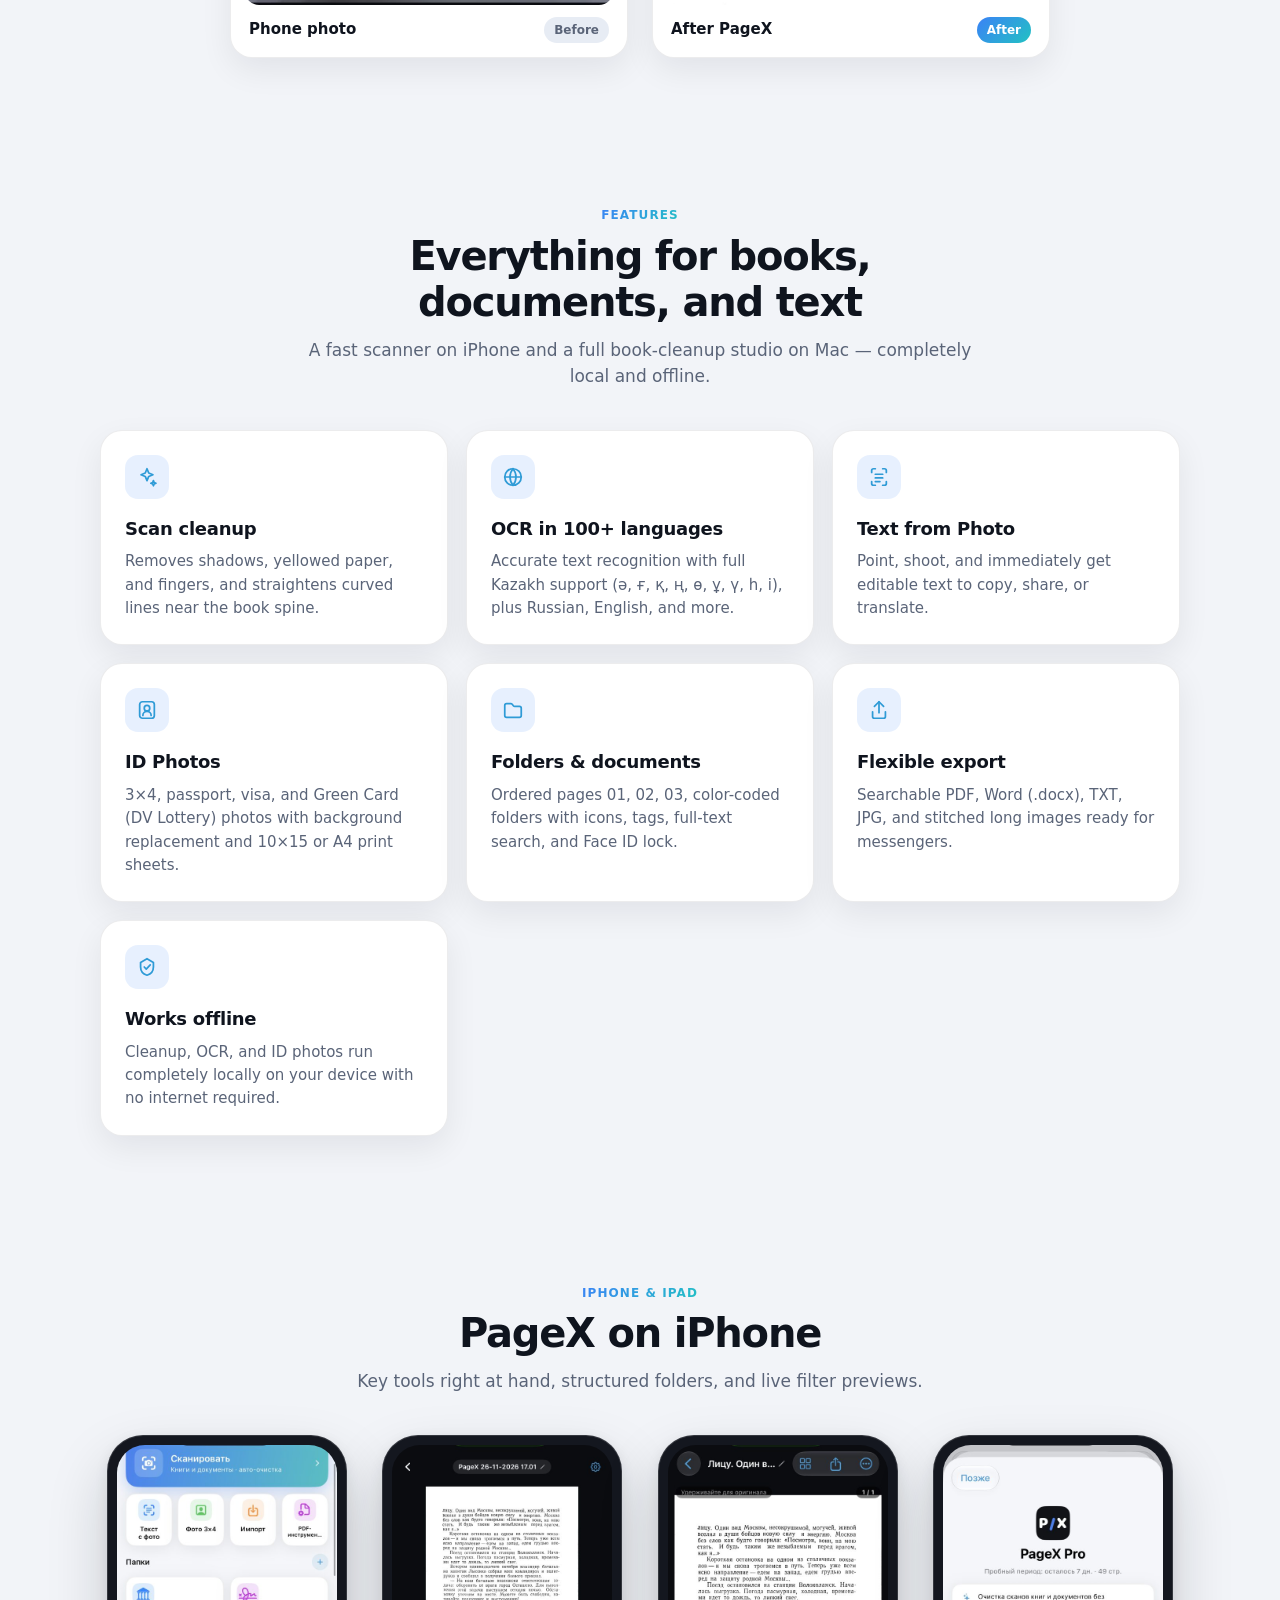
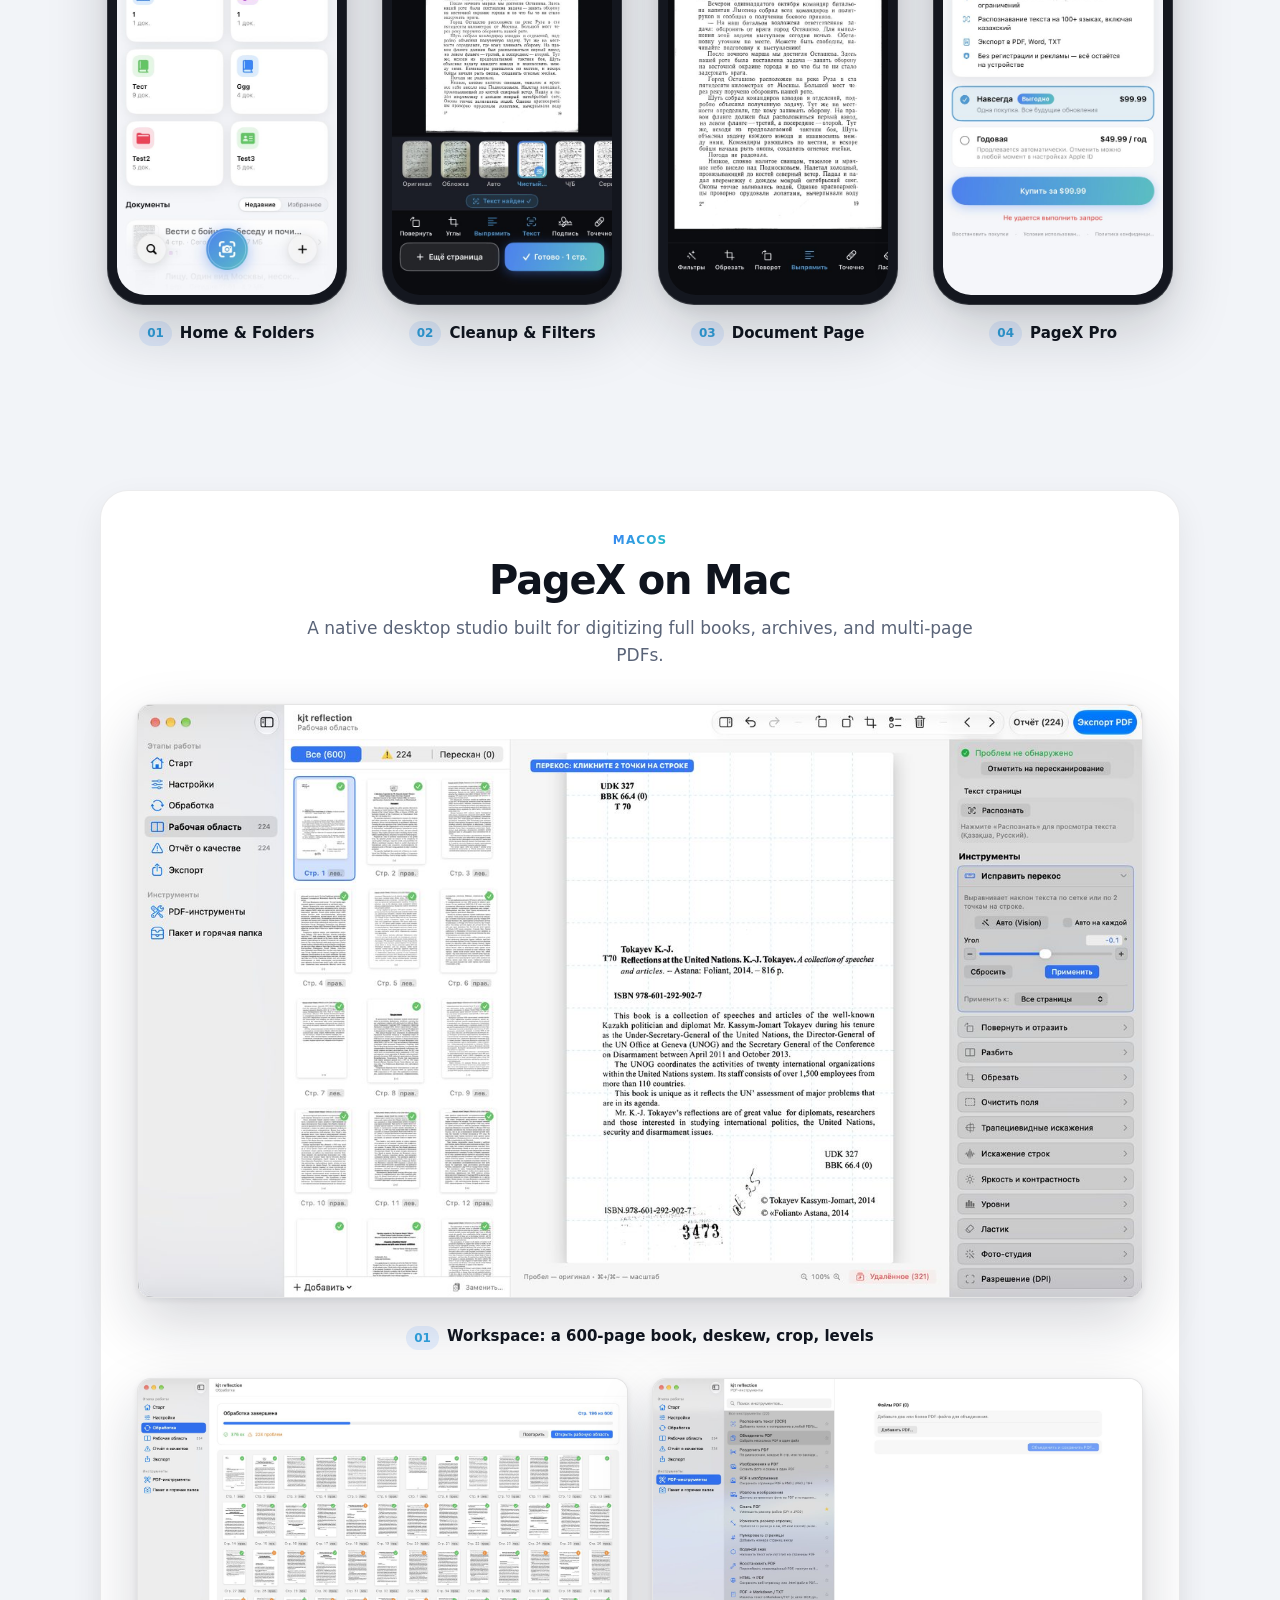
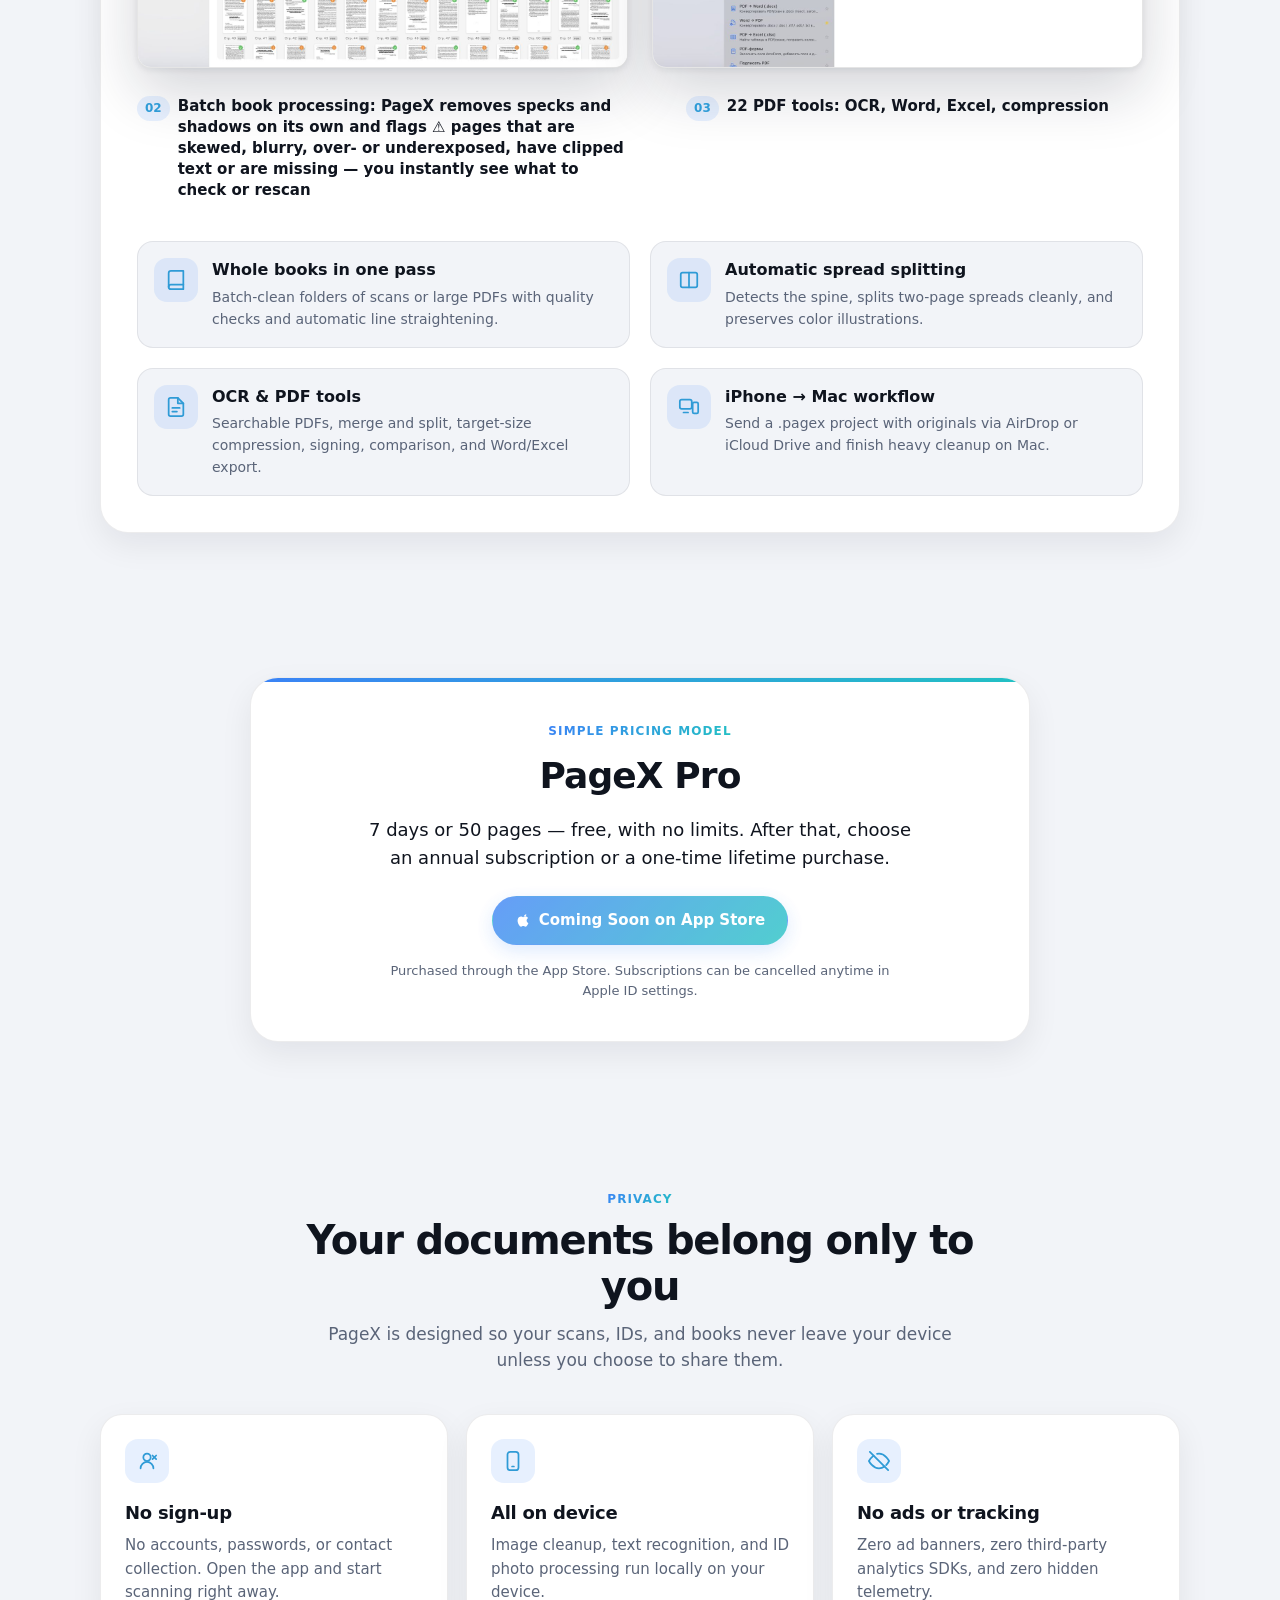
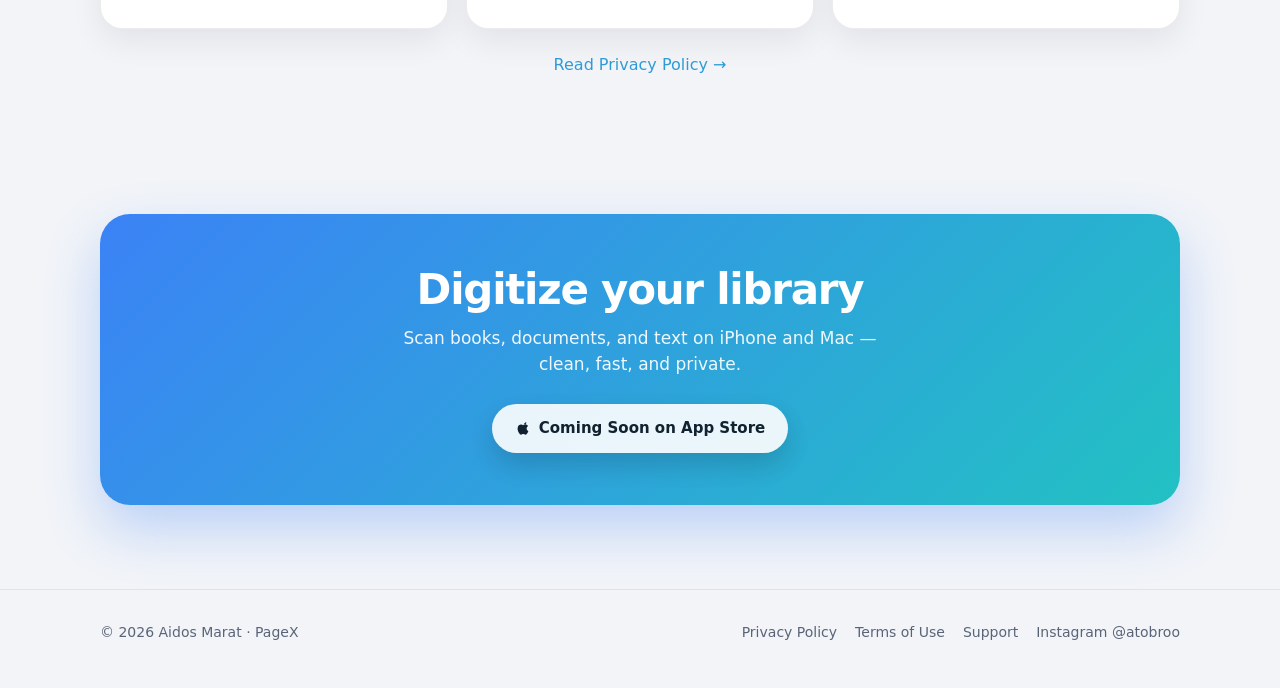
==== commit 9d36a6ed: "Add files via upload" ====
--- a/index.html
+++ b/index.html
@@ -333,6 +333,38 @@
             <p data-i18n="mac_desc">Нативное приложение для оцифровки больших книг, архивов и сложных PDF-документов.</p>
           </div>
 
+          <div class="mac-shots">
+            <figure class="mac-shot mac-shot-main">
+              <div class="mac-window">
+                <img src="img/mac-workspace.jpg" alt="Рабочая область PageX на Mac: страницы книги и инструменты" data-i18n-alt="macshot1_alt" width="1400" height="825" loading="lazy">
+              </div>
+              <figcaption class="shot-meta">
+                <span class="shot-num">01</span>
+                <span class="shot-title" data-i18n="macshot1_caption">Рабочая область: 600 страниц книги, перекос, обрезка, уровни</span>
+              </figcaption>
+            </figure>
+            <div class="mac-shots-row">
+              <figure class="mac-shot">
+                <div class="mac-window">
+                  <img src="img/mac-processing.jpg" alt="Пакетная обработка книги в PageX на Mac" data-i18n-alt="macshot2_alt" width="1400" height="825" loading="lazy">
+                </div>
+                <figcaption class="shot-meta">
+                  <span class="shot-num">02</span>
+                  <span class="shot-title" data-i18n="macshot2_caption">Пакетная обработка книги: PageX сам чистит пятна и тени, а страницы с перекосом, размытием, обрезанным текстом, засветом или пропуском помечает ⚠ — сразу видно, что проверить или переснять</span>
+                </figcaption>
+              </figure>
+              <figure class="mac-shot">
+                <div class="mac-window">
+                  <img src="img/mac-tools.jpg" alt="22 PDF-инструмента в PageX на Mac" data-i18n-alt="macshot3_alt" width="1400" height="825" loading="lazy">
+                </div>
+                <figcaption class="shot-meta">
+                  <span class="shot-num">03</span>
+                  <span class="shot-title" data-i18n="macshot3_caption">22 PDF-инструмента: OCR, Word, Excel, сжатие</span>
+                </figcaption>
+              </figure>
+            </div>
+          </div>
+
           <div class="mac-grid">
             <article class="mac-item">
               <div class="feature-icon" aria-hidden="true">
--- a/styles.css
+++ b/styles.css
@@ -1158,3 +1158,26 @@
     padding: 38px 20px;
   }
 }
+
+
+/* Скриншоты Mac-версии */
+.mac-shots { display: flex; flex-direction: column; gap: 28px; margin: 36px 0 40px; }
+.mac-shots-row { display: grid; grid-template-columns: repeat(2, minmax(0, 1fr)); gap: 24px; }
+.mac-shot { margin: 0; display: flex; flex-direction: column; gap: 12px; }
+.mac-window {
+  border-radius: 14px; overflow: hidden;
+  border: 1px solid rgba(0, 0, 0, 0.10);
+  box-shadow: 0 24px 60px rgba(15, 23, 42, 0.18), 0 2px 6px rgba(15, 23, 42, 0.08);
+  background: #fff;
+}
+.mac-window img { display: block; width: 100%; height: auto; }
+.mac-shot .shot-meta { justify-content: center; }
+@media (prefers-color-scheme: dark) {
+  .mac-window { border-color: rgba(255, 255, 255, 0.12); box-shadow: 0 24px 60px rgba(0, 0, 0, 0.55); }
+}
+@media (max-width: 720px) {
+  .mac-shots-row { grid-template-columns: 1fr; }
+}
+
+.mac-shot .shot-title { text-align: left; line-height: 1.4; }
+.mac-shot .shot-meta { align-items: flex-start; }
